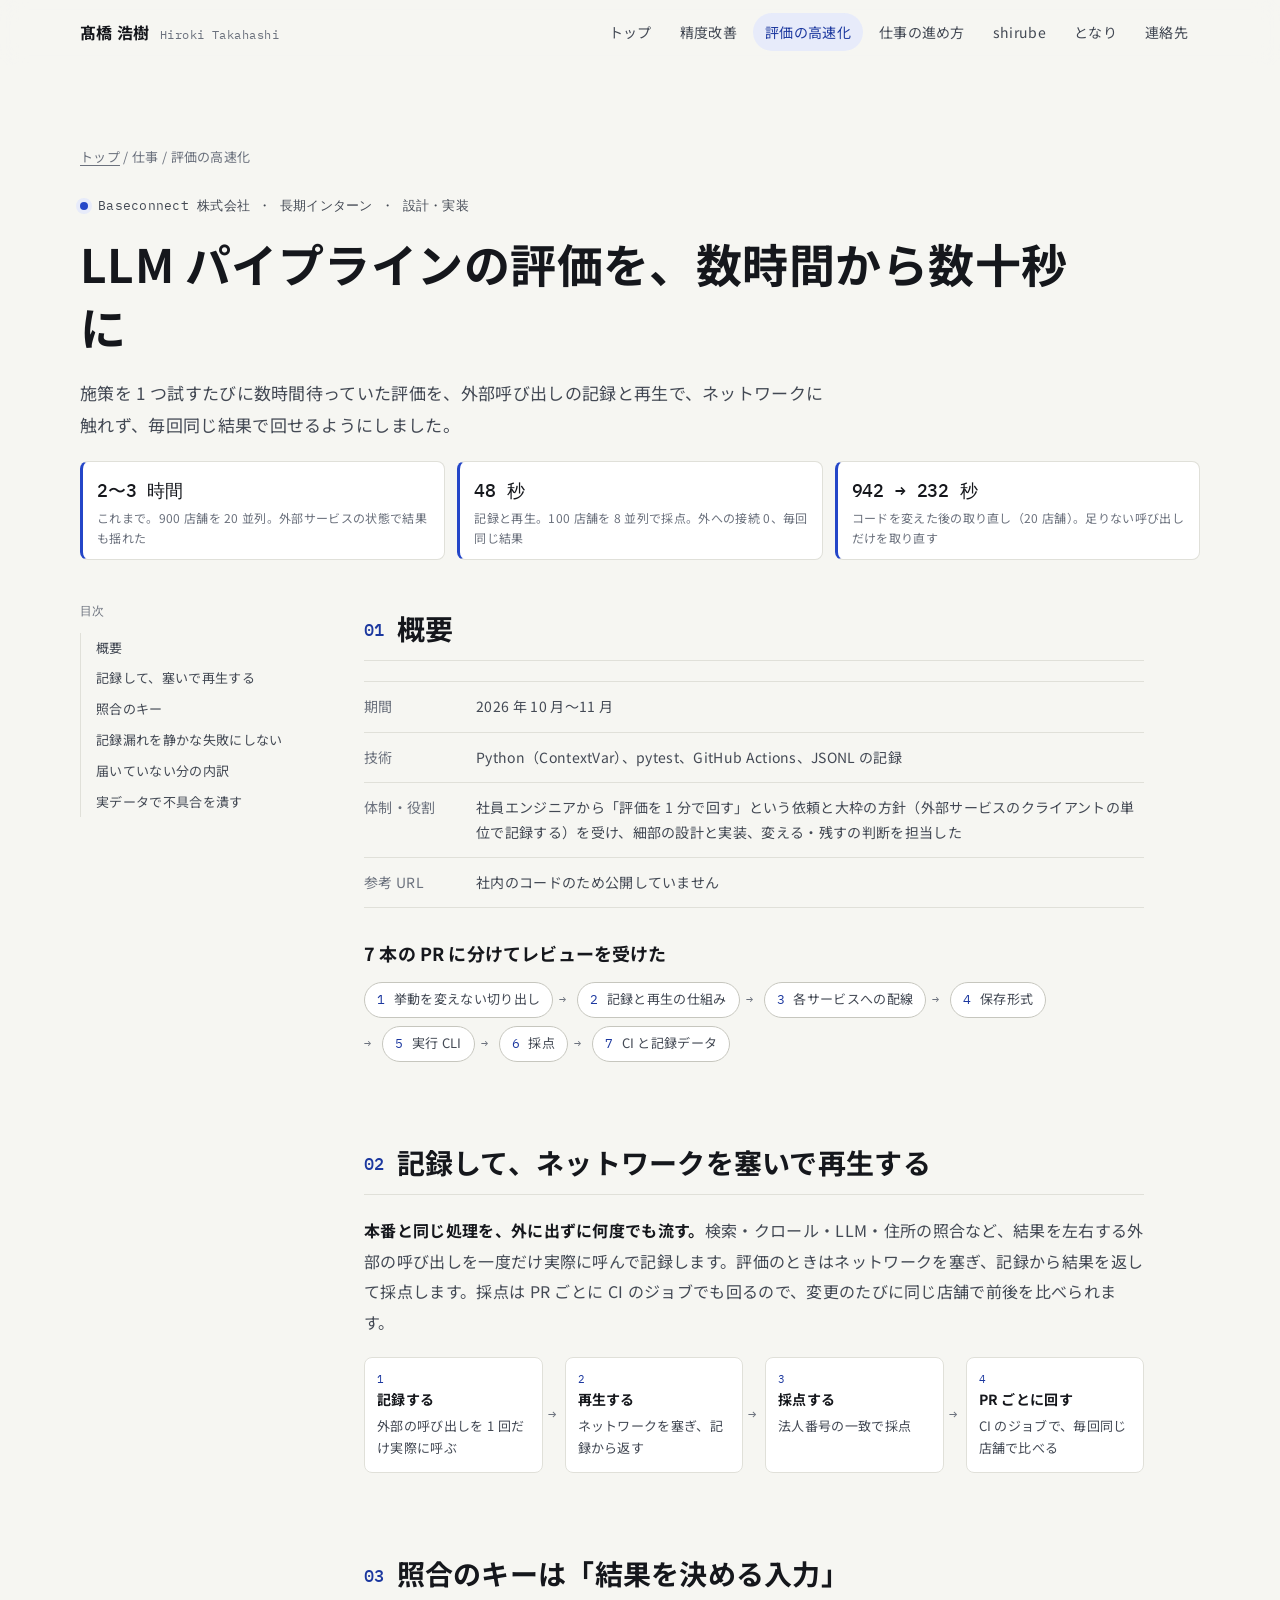
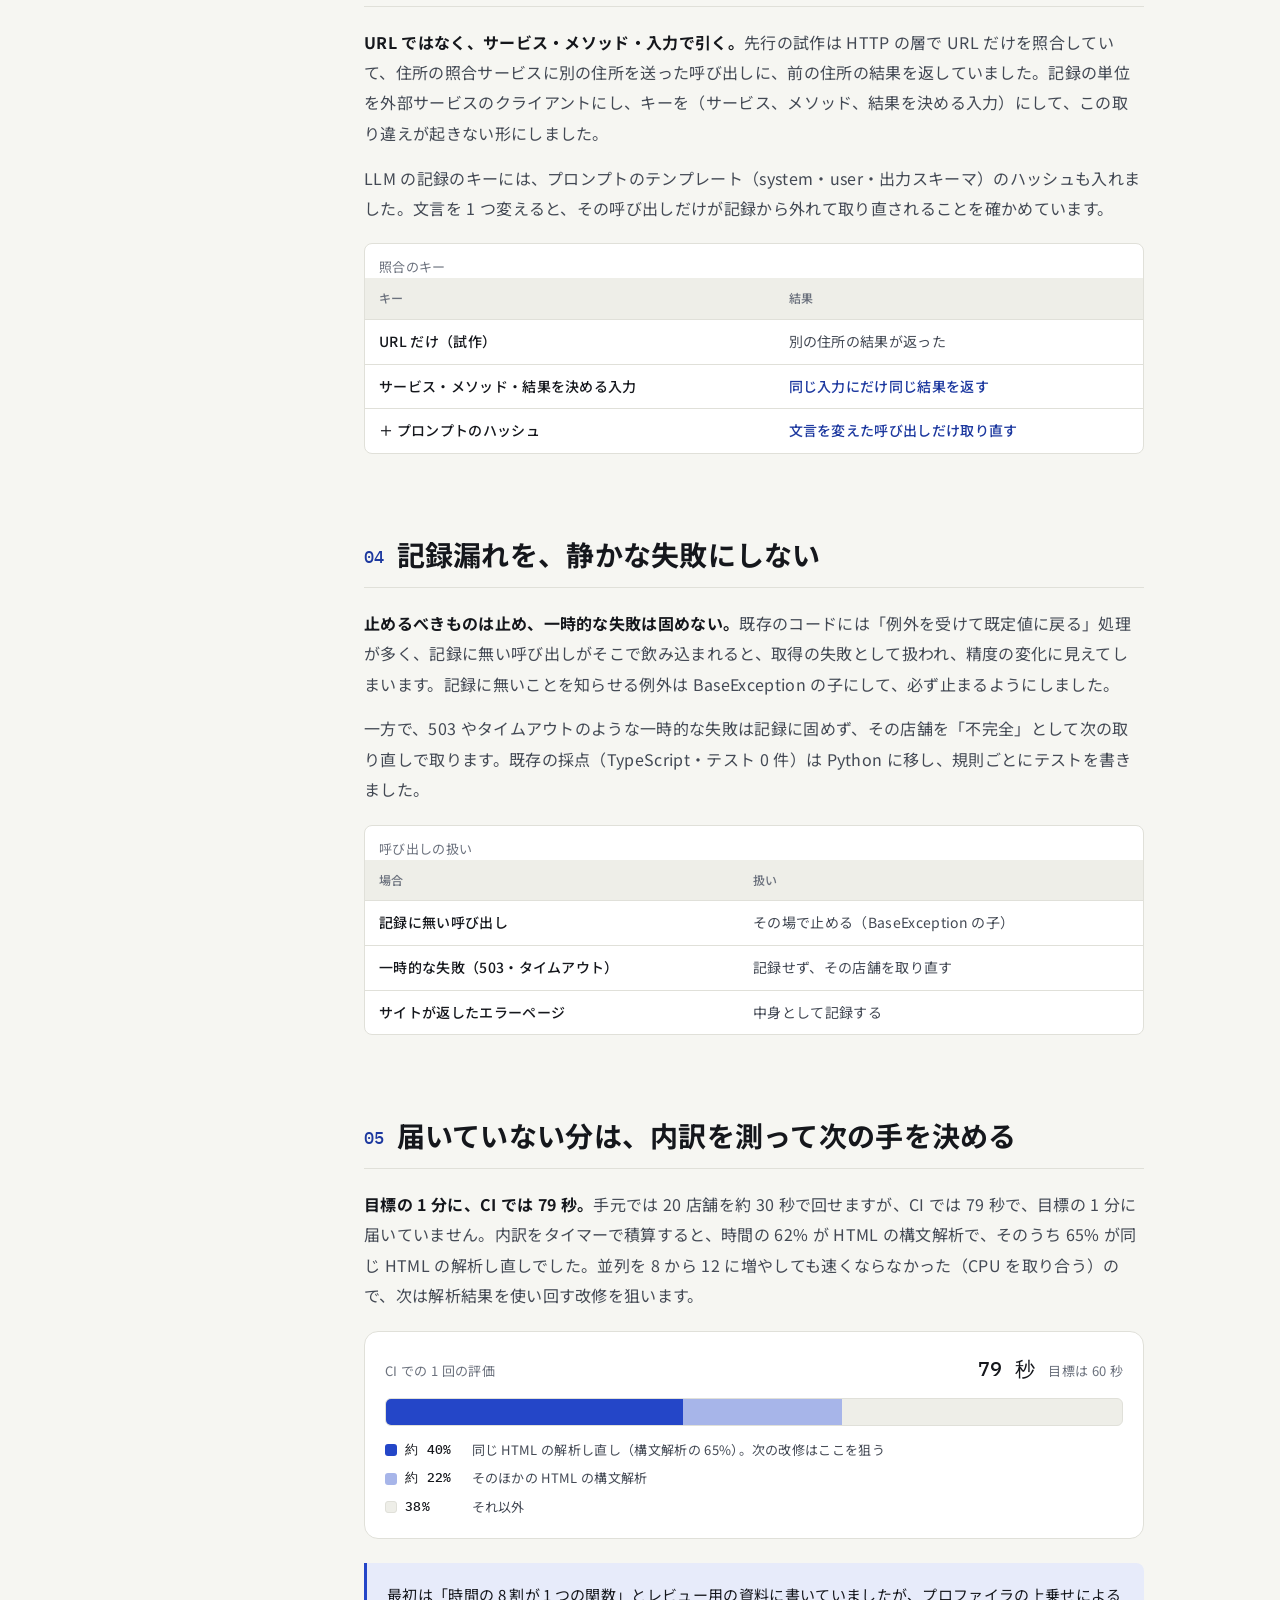
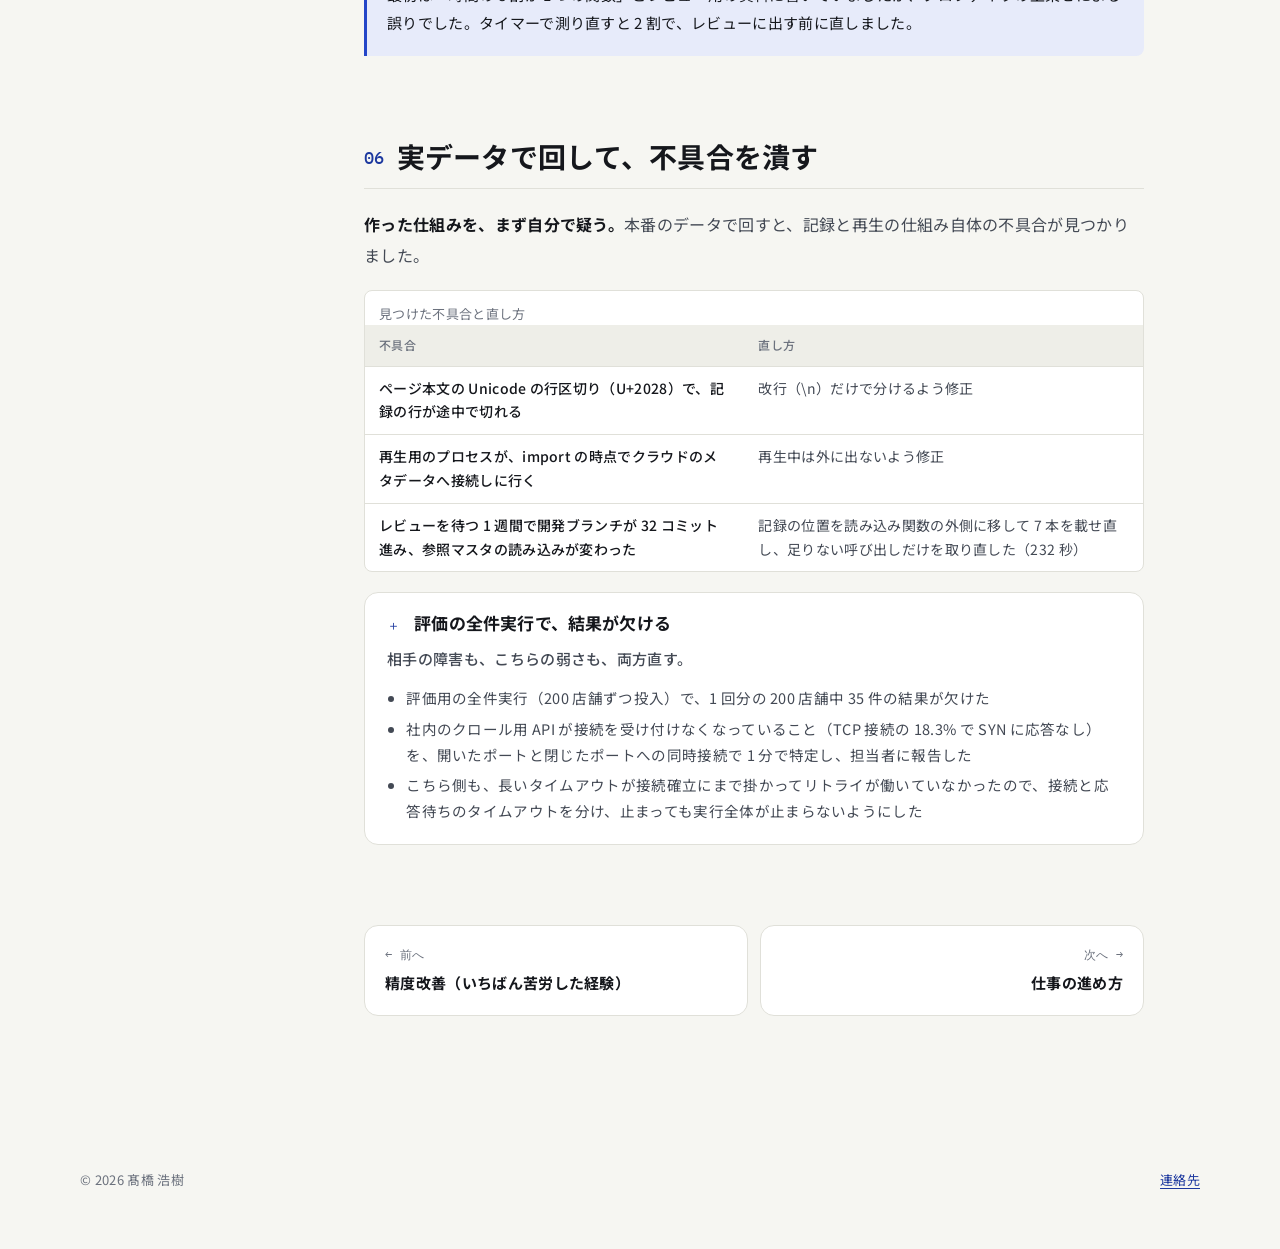
==== eval.html @ 133b6cfe "ポートフォリオサイトを追加 就職活動用のポートフォリオ。トップと、インターンの精度改善・評価の高速化・仕事の進め方、shirube、となりの詳細ページ。フレームワークを使わず HTML・CSS・Jav" ====
<!doctype html>
<html lang="ja">
<head>
  <meta charset="utf-8">
  <meta name="viewport" content="width=device-width, initial-scale=1">
  <title>評価の高速化：LLM パイプラインの評価を数時間から数十秒に | 髙橋 浩樹</title>
  <meta name="description" content="外部呼び出しの記録と再生で、施策を 1 つ試すたびに数時間かかっていた LLM パイプラインの評価を、ネットワークに触れず、毎回同じ結果で回せるようにした（100 店舗を 48 秒）。">
  <meta property="og:type" content="article">
  <meta property="og:title" content="評価の高速化 | 髙橋 浩樹">
  <meta property="og:description" content="LLM パイプラインの評価を、外部呼び出しの記録と再生で数時間から数十秒に。">
  <meta name="theme-color" content="#f6f6f2" media="(prefers-color-scheme: light)">
  <meta name="theme-color" content="#101216" media="(prefers-color-scheme: dark)">
  <link rel="icon" href="assets/favicon.svg" type="image/svg+xml">
  <link rel="preconnect" href="https://fonts.googleapis.com">
  <link rel="preconnect" href="https://fonts.gstatic.com" crossorigin>
  <link rel="stylesheet" href="https://fonts.googleapis.com/css2?family=IBM+Plex+Mono:wght@400;500&family=Noto+Sans+JP:wght@400;500;700&display=swap">
  <link rel="stylesheet" href="assets/style.css">
  <script>document.documentElement.classList.add("js")</script>
  <script src="assets/main.js" defer></script>
</head>
<body>
  <a class="skip-link" href="#main">本文へ移動</a>

  <header class="site-header">
    <div class="wrap">
      <a class="brand" href="index.html">髙橋 浩樹 <small>Hiroki Takahashi</small></a>
      <nav class="site-nav" aria-label="サイト内の移動">
        <ul>
          <li><a href="index.html">トップ</a></li>
          <li><a href="work.html">精度改善</a></li>
          <li><a href="eval.html" aria-current="page">評価の高速化</a></li>
          <li><a href="workstyle.html">仕事の進め方</a></li>
          <li><a href="shirube.html">shirube</a></li>
          <li><a href="tonari.html">となり</a></li>
          <li><a href="index.html#contact">連絡先</a></li>
        </ul>
      </nav>
    </div>
  </header>

  <main id="main">
    <div class="wrap">
      <div class="doc-hero">
        <p class="crumbs"><a href="index.html">トップ</a> / 仕事 / 評価の高速化</p>
        <p class="eyebrow">Baseconnect 株式会社 ・ 長期インターン ・ 設計・実装</p>
        <h1>LLM パイプラインの評価を、数時間から数十秒に</h1>
        <p class="lead">施策を 1 つ試すたびに数時間待っていた評価を、外部呼び出しの記録と再生で、ネットワークに触れず、毎回同じ結果で回せるようにしました。</p>
        <div class="stat-row">
          <div class="mini-stat"><b>2〜3 時間</b><span>これまで。900 店舗を 20 並列。外部サービスの状態で結果も揺れた</span></div>
          <div class="mini-stat"><b>48 秒</b><span>記録と再生。100 店舗を 8 並列で採点。外への接続 0、毎回同じ結果</span></div>
          <div class="mini-stat"><b>942 → 232 秒</b><span>コードを変えた後の取り直し（20 店舗）。足りない呼び出しだけを取り直す</span></div>
        </div>
      </div>

      <div class="doc-layout">
        <nav class="toc" aria-label="このページの目次" data-spy>
          <p>目次</p>
          <ol>
            <li><a href="#overview">概要</a></li>
            <li><a href="#replay">記録して、塞いで再生する</a></li>
            <li><a href="#key">照合のキー</a></li>
            <li><a href="#missing">記録漏れを静かな失敗にしない</a></li>
            <li><a href="#breakdown">届いていない分の内訳</a></li>
            <li><a href="#bugs">実データで不具合を潰す</a></li>
          </ol>
        </nav>

        <article class="doc">
          <section id="overview" aria-labelledby="h-overview">
            <h2 id="h-overview"><span class="idx">01</span>概要</h2>
            <dl class="facts">
              <dt>期間</dt>
              <dd>2026 年 10 月〜11 月</dd>
              <dt>技術</dt>
              <dd>Python（ContextVar）、pytest、GitHub Actions、JSONL の記録</dd>
              <dt>体制・役割</dt>
              <dd>社員エンジニアから「評価を 1 分で回す」という依頼と大枠の方針（外部サービスのクライアントの単位で記録する）を受け、細部の設計と実装、変える・残すの判断を担当した</dd>
              <dt>参考 URL</dt>
              <dd>社内のコードのため公開していません</dd>
            </dl>
            <h3>7 本の PR に分けてレビューを受けた</h3>
            <ol class="steps-inline" aria-label="PR の分け方">
              <li>挙動を変えない切り出し</li>
              <li>記録と再生の仕組み</li>
              <li>各サービスへの配線</li>
              <li>保存形式</li>
              <li>実行 CLI</li>
              <li>採点</li>
              <li>CI と記録データ</li>
            </ol>
          </section>

          <section id="replay" aria-labelledby="h-replay">
            <h2 id="h-replay"><span class="idx">02</span>記録して、ネットワークを塞いで再生する</h2>
            <p><strong>本番と同じ処理を、外に出ずに何度でも流す。</strong>検索・クロール・LLM・住所の照合など、結果を左右する外部の呼び出しを一度だけ実際に呼んで記録します。評価のときはネットワークを塞ぎ、記録から結果を返して採点します。採点は PR ごとに CI のジョブでも回るので、変更のたびに同じ店舗で前後を比べられます。</p>
            <ol class="flow" style="--n:4" aria-label="評価の流れ">
              <li><b>記録する</b>外部の呼び出しを 1 回だけ実際に呼ぶ</li>
              <li><b>再生する</b>ネットワークを塞ぎ、記録から返す</li>
              <li><b>採点する</b>法人番号の一致で採点</li>
              <li><b>PR ごとに回す</b>CI のジョブで、毎回同じ店舗で比べる</li>
            </ol>
          </section>

          <section id="key" aria-labelledby="h-key">
            <h2 id="h-key"><span class="idx">03</span>照合のキーは「結果を決める入力」</h2>
            <p><strong>URL ではなく、サービス・メソッド・入力で引く。</strong>先行の試作は HTTP の層で URL だけを照合していて、住所の照合サービスに別の住所を送った呼び出しに、前の住所の結果を返していました。記録の単位を外部サービスのクライアントにし、キーを（サービス、メソッド、結果を決める入力）にして、この取り違えが起きない形にしました。</p>
            <p>LLM の記録のキーには、プロンプトのテンプレート（system・user・出力スキーマ）のハッシュも入れました。文言を 1 つ変えると、その呼び出しだけが記録から外れて取り直されることを確かめています。</p>
            <div class="table-wrap">
              <table>
                <caption>照合のキー</caption>
                <thead><tr><th scope="col">キー</th><th scope="col">結果</th></tr></thead>
                <tbody>
                  <tr><th scope="row">URL だけ（試作）</th><td>別の住所の結果が返った</td></tr>
                  <tr><th scope="row">サービス・メソッド・結果を決める入力</th><td class="good">同じ入力にだけ同じ結果を返す</td></tr>
                  <tr><th scope="row">＋ プロンプトのハッシュ</th><td class="good">文言を変えた呼び出しだけ取り直す</td></tr>
                </tbody>
              </table>
            </div>
          </section>

          <section id="missing" aria-labelledby="h-missing">
            <h2 id="h-missing"><span class="idx">04</span>記録漏れを、静かな失敗にしない</h2>
            <p><strong>止めるべきものは止め、一時的な失敗は固めない。</strong>既存のコードには「例外を受けて既定値に戻る」処理が多く、記録に無い呼び出しがそこで飲み込まれると、取得の失敗として扱われ、精度の変化に見えてしまいます。記録に無いことを知らせる例外は BaseException の子にして、必ず止まるようにしました。</p>
            <p>一方で、503 やタイムアウトのような一時的な失敗は記録に固めず、その店舗を「不完全」として次の取り直しで取ります。既存の採点（TypeScript・テスト 0 件）は Python に移し、規則ごとにテストを書きました。</p>
            <div class="table-wrap">
              <table>
                <caption>呼び出しの扱い</caption>
                <thead><tr><th scope="col">場合</th><th scope="col">扱い</th></tr></thead>
                <tbody>
                  <tr><th scope="row">記録に無い呼び出し</th><td>その場で止める（BaseException の子）</td></tr>
                  <tr><th scope="row">一時的な失敗（503・タイムアウト）</th><td>記録せず、その店舗を取り直す</td></tr>
                  <tr><th scope="row">サイトが返したエラーページ</th><td>中身として記録する</td></tr>
                </tbody>
              </table>
            </div>
          </section>

          <section id="breakdown" aria-labelledby="h-breakdown">
            <h2 id="h-breakdown"><span class="idx">05</span>届いていない分は、内訳を測って次の手を決める</h2>
            <p><strong>目標の 1 分に、CI では 79 秒。</strong>手元では 20 店舗を約 30 秒で回せますが、CI では 79 秒で、目標の 1 分に届いていません。内訳をタイマーで積算すると、時間の 62% が HTML の構文解析で、そのうち 65% が同じ HTML の解析し直しでした。並列を 8 から 12 に増やしても速くならなかった（CPU を取り合う）ので、次は解析結果を使い回す改修を狙います。</p>
            <div class="breakdown" role="img" aria-label="CI の 79 秒の内訳。HTML の構文解析が 62%、そのうち 65%（全体の約 40%）が同じ HTML の解析し直し">
              <div class="breakdown-head"><span>CI での 1 回の評価</span><span><b>79 秒</b>　目標は 60 秒</span></div>
              <div class="breakdown-bar" aria-hidden="true">
                <span class="seg-reparse" style="width:40.3%"></span>
                <span class="seg-parse" style="width:21.7%"></span>
              </div>
              <ul class="breakdown-legend" aria-hidden="true">
                <li><i style="background:var(--accent)"></i><b>約 40%</b>同じ HTML の解析し直し（構文解析の 65%）。次の改修はここを狙う</li>
                <li><i style="background:color-mix(in srgb, var(--accent) 40%, var(--bg-elev))"></i><b>約 22%</b>そのほかの HTML の構文解析</li>
                <li><i style="background:var(--bg-sunken);border:1px solid var(--line)"></i><b>38%</b>それ以外</li>
              </ul>
            </div>
            <div class="callout">
              <p>最初は「時間の 8 割が 1 つの関数」とレビュー用の資料に書いていましたが、プロファイラの上乗せによる誤りでした。タイマーで測り直すと 2 割で、レビューに出す前に直しました。</p>
            </div>
          </section>

          <section id="bugs" aria-labelledby="h-bugs">
            <h2 id="h-bugs"><span class="idx">06</span>実データで回して、不具合を潰す</h2>
            <p><strong>作った仕組みを、まず自分で疑う。</strong>本番のデータで回すと、記録と再生の仕組み自体の不具合が見つかりました。</p>
            <div class="table-wrap">
              <table>
                <caption>見つけた不具合と直し方</caption>
                <thead><tr><th scope="col">不具合</th><th scope="col">直し方</th></tr></thead>
                <tbody>
                  <tr><th scope="row">ページ本文の Unicode の行区切り（U+2028）で、記録の行が途中で切れる</th><td>改行（\n）だけで分けるよう修正</td></tr>
                  <tr><th scope="row">再生用のプロセスが、import の時点でクラウドのメタデータへ接続しに行く</th><td>再生中は外に出ないよう修正</td></tr>
                  <tr><th scope="row">レビューを待つ 1 週間で開発ブランチが 32 コミット進み、参照マスタの読み込みが変わった</th><td>記録の位置を読み込み関数の外側に移して 7 本を載せ直し、足りない呼び出しだけを取り直した（232 秒）</td></tr>
                </tbody>
              </table>
            </div>

            <div class="case">
              <div class="case-head"><span class="idx">＋</span><h3>評価の全件実行で、結果が欠ける</h3></div>
              <p class="case-catch">相手の障害も、こちらの弱さも、両方直す。</p>
              <ul class="points">
                <li>評価用の全件実行（200 店舗ずつ投入）で、1 回分の 200 店舗中 35 件の結果が欠けた</li>
                <li>社内のクロール用 API が接続を受け付けなくなっていること（TCP 接続の 18.3% で SYN に応答なし）を、開いたポートと閉じたポートへの同時接続で 1 分で特定し、担当者に報告した</li>
                <li>こちら側も、長いタイムアウトが接続確立にまで掛かってリトライが働いていなかったので、接続と応答待ちのタイムアウトを分け、止まっても実行全体が止まらないようにした</li>
              </ul>
            </div>
          </section>

          <nav class="doc-next" aria-label="ほかのページ">
            <a href="work.html"><small>← 前へ</small><b>精度改善（いちばん苦労した経験）</b></a>
            <a class="is-next" href="workstyle.html"><small>次へ →</small><b>仕事の進め方</b></a>
          </nav>
        </article>
      </div>
    </div>
  </main>

  <footer class="site-footer">
    <div class="wrap">
      <p>© 2026 髙橋 浩樹</p>
      <p><a href="index.html#contact">連絡先</a></p>
    </div>
  </footer>
</body>
</html>
---- assets/style.css ----
/* ============================================================
   髙橋 浩樹 ポートフォリオ
   色・余白・文字はすべてここのトークンから使う
   ============================================================ */

:root {
  --bg: #f6f6f2;
  --bg-elev: #ffffff;
  --bg-sunken: #eeeee8;
  --ink: #15171c;
  --ink-2: #434954;
  --ink-3: #6b717d;
  --line: #e0e0d9;
  --line-strong: #c6c6be;
  --accent: #2446c8;
  --accent-ink: #1c389f;
  --accent-soft: #e7ebfa;
  --before: #c5c8cf;
  --grid: rgba(21, 23, 28, 0.045);
  --shadow: 0 1px 2px rgba(21, 23, 28, 0.04), 0 8px 24px rgba(21, 23, 28, 0.06);

  --font-sans: "Noto Sans JP", "Hiragino Sans", "Hiragino Kaku Gothic ProN", "Yu Gothic UI", Meiryo, sans-serif;
  --font-mono: "IBM Plex Mono", ui-monospace, "SFMono-Regular", Menlo, monospace;

  --wrap: 1120px;
  --gutter: clamp(16px, 4vw, 40px);
  --radius: 14px;
  --radius-sm: 8px;
  color-scheme: light;
}

@media (prefers-color-scheme: dark) {
  :root:not([data-theme="light"]) {
    --bg: #101216;
    --bg-elev: #181b21;
    --bg-sunken: #0c0e11;
    --ink: #eceef2;
    --ink-2: #b9bfca;
    --ink-3: #8b919d;
    --line: #272b33;
    --line-strong: #3a3f49;
    --accent: #8fa7ff;
    --accent-ink: #b4c4ff;
    --accent-soft: #1c2440;
    --before: #474c57;
    --grid: rgba(236, 238, 242, 0.04);
    --shadow: 0 1px 2px rgba(0, 0, 0, 0.3), 0 8px 24px rgba(0, 0, 0, 0.3);
    color-scheme: dark;
  }
}

:root[data-theme="dark"] {
  --bg: #101216;
  --bg-elev: #181b21;
  --bg-sunken: #0c0e11;
  --ink: #eceef2;
  --ink-2: #b9bfca;
  --ink-3: #8b919d;
  --line: #272b33;
  --line-strong: #3a3f49;
  --accent: #8fa7ff;
  --accent-ink: #b4c4ff;
  --accent-soft: #1c2440;
  --before: #474c57;
  --grid: rgba(236, 238, 242, 0.04);
  --shadow: 0 1px 2px rgba(0, 0, 0, 0.3), 0 8px 24px rgba(0, 0, 0, 0.3);
  color-scheme: dark;
}

/* ---------- base ---------- */

*,
*::before,
*::after { box-sizing: border-box; }

html {
  -webkit-text-size-adjust: 100%;
  scroll-behavior: smooth;
  scroll-padding-top: 80px;
}

body {
  margin: 0;
  background: var(--bg);
  color: var(--ink);
  font-family: var(--font-sans);
  font-size: 16px;
  line-height: 1.9;
  letter-spacing: 0.02em;
  font-feature-settings: "palt" 0;
  -webkit-font-smoothing: antialiased;
  overflow-x: hidden;
}

img { max-width: 100%; height: auto; display: block; }

[hidden] { display: none !important; }

a { color: var(--accent-ink); text-underline-offset: 0.2em; text-decoration-thickness: 1px; }
a:hover { text-decoration-thickness: 2px; }

:focus-visible {
  outline: 2px solid var(--accent);
  outline-offset: 3px;
  border-radius: 4px;
}

h1, h2, h3, h4 { line-height: 1.45; margin: 0; letter-spacing: 0.01em; }
p { margin: 0; }
p + p { margin-top: 1em; }

.mono { font-family: var(--font-mono); letter-spacing: 0; }
.num { font-family: var(--font-mono); font-variant-numeric: tabular-nums; letter-spacing: -0.01em; }

.wrap {
  width: 100%;
  max-width: calc(var(--wrap) + var(--gutter) * 2);
  margin: 0 auto;
  padding: 0 var(--gutter);
}

.skip-link {
  position: absolute;
  left: 12px;
  top: -48px;
  background: var(--ink);
  color: var(--bg);
  padding: 8px 14px;
  border-radius: var(--radius-sm);
  z-index: 100;
}
.skip-link:focus { top: 12px; }

.visually-hidden {
  position: absolute !important;
  width: 1px; height: 1px;
  overflow: hidden; clip: rect(0 0 0 0);
  white-space: nowrap;
}

/* ---------- header ---------- */

.site-header {
  position: sticky;
  top: 0;
  z-index: 50;
  background: color-mix(in srgb, var(--bg) 82%, transparent);
  backdrop-filter: saturate(1.4) blur(12px);
  -webkit-backdrop-filter: saturate(1.4) blur(12px);
  border-bottom: 1px solid transparent;
  transition: border-color 0.2s;
}
.site-header.is-scrolled { border-bottom-color: var(--line); }

.site-header .wrap {
  display: flex;
  align-items: center;
  justify-content: space-between;
  gap: 16px;
  height: 64px;
}

.brand {
  display: flex;
  align-items: baseline;
  gap: 10px;
  color: var(--ink);
  text-decoration: none;
  font-weight: 700;
  white-space: nowrap;
}
.brand small {
  font-family: var(--font-mono);
  font-weight: 400;
  font-size: 12px;
  color: var(--ink-3);
  letter-spacing: 0.04em;
}

.site-nav ul {
  display: flex;
  gap: 4px;
  list-style: none;
  margin: 0;
  padding: 0;
}
.site-nav a {
  display: block;
  padding: 6px 12px;
  border-radius: 999px;
  color: var(--ink-2);
  font-size: 14px;
  text-decoration: none;
  white-space: nowrap;
}
.site-nav a:hover { background: var(--bg-sunken); color: var(--ink); }
.site-nav a[aria-current="true"],
.site-nav a[aria-current="page"] { color: var(--accent-ink); background: var(--accent-soft); }

@media (max-width: 860px) {
  .site-header .wrap { height: auto; flex-direction: column; align-items: stretch; gap: 0; padding-top: 10px; }
  .site-nav { margin: 0 calc(var(--gutter) * -1); overflow-x: auto; scrollbar-width: none; }
  .site-nav::-webkit-scrollbar { display: none; }
  .site-nav ul { padding: 6px var(--gutter) 10px; width: max-content; }
  .site-nav a { padding: 4px 10px; font-size: 13px; }
  html { scroll-padding-top: 110px; }
}

/* ---------- buttons / links ---------- */

.btn {
  display: inline-flex;
  align-items: center;
  gap: 8px;
  min-height: 44px;
  padding: 10px 18px;
  border-radius: 999px;
  border: 1px solid var(--line-strong);
  background: var(--bg-elev);
  color: var(--ink);
  font: inherit;
  font-size: 14px;
  font-weight: 500;
  line-height: 1.4;
  text-decoration: none;
  cursor: pointer;
  transition: border-color 0.15s, background 0.15s, transform 0.15s;
}
.btn:hover { border-color: var(--ink-3); text-decoration: none; }
.btn:active { transform: translateY(1px); }
.btn-primary { background: var(--ink); color: var(--bg); border-color: var(--ink); }
.btn-primary:hover { background: var(--accent-ink); border-color: var(--accent-ink); color: #fff; }
.btn svg { width: 16px; height: 16px; flex: none; }

.more {
  display: inline-flex;
  align-items: center;
  gap: 6px;
  font-weight: 500;
  font-size: 15px;
  text-decoration: none;
  color: var(--accent-ink);
}
.more::after {
  content: "→";
  font-family: var(--font-mono);
  transition: transform 0.15s;
}
.more:hover::after { transform: translateX(3px); }
.more:hover { text-decoration: underline; }

.ext::after {
  content: "↗";
  font-family: var(--font-mono);
  font-size: 0.85em;
  margin-left: 0.2em;
}

/* ---------- hero ---------- */

.hero {
  position: relative;
  padding: clamp(48px, 9vw, 112px) 0 clamp(48px, 7vw, 88px);
  isolation: isolate;
}
.hero::before {
  content: "";
  position: absolute;
  inset: 0;
  z-index: -1;
  background-image:
    linear-gradient(var(--grid) 1px, transparent 1px),
    linear-gradient(90deg, var(--grid) 1px, transparent 1px);
  background-size: 28px 28px;
  -webkit-mask-image: linear-gradient(to bottom, #000 30%, transparent 100%);
  mask-image: linear-gradient(to bottom, #000 30%, transparent 100%);
}

.hero-grid {
  display: grid;
  grid-template-columns: minmax(0, 1.55fr) minmax(0, 1fr);
  gap: clamp(32px, 5vw, 72px);
  align-items: start;
}

.eyebrow {
  display: inline-flex;
  align-items: center;
  gap: 10px;
  font-family: var(--font-mono);
  font-size: 13px;
  color: var(--ink-2);
  letter-spacing: 0.02em;
}
.eyebrow::before {
  content: "";
  width: 8px; height: 8px;
  border-radius: 50%;
  background: var(--accent);
  box-shadow: 0 0 0 4px var(--accent-soft);
}

.hero h1 {
  margin-top: 20px;
  font-size: clamp(36px, 6.4vw, 68px);
  font-weight: 700;
  line-height: 1.25;
  letter-spacing: 0.01em;
}
.hero h1 em {
  font-style: normal;
  color: var(--accent);
}

.hero .lead {
  margin-top: 28px;
  max-width: 36em;
  font-size: clamp(15px, 1.6vw, 17px);
  color: var(--ink-2);
}

.entry-list {
  list-style: none;
  margin: 36px 0 0;
  padding: 0;
  display: grid;
  gap: 10px;
}
.entry-list a {
  display: grid;
  grid-template-columns: 7.5em minmax(0, 1fr) auto;
  gap: 4px 16px;
  align-items: center;
  padding: 14px 18px;
  border: 1px solid var(--line);
  border-radius: var(--radius);
  background: var(--bg-elev);
  color: var(--ink);
  text-decoration: none;
  transition: border-color 0.15s, transform 0.15s, box-shadow 0.15s;
}
.entry-list a:hover { border-color: var(--accent); box-shadow: var(--shadow); transform: translateY(-1px); }
.entry-kind {
  font-family: var(--font-mono);
  font-size: 12px;
  color: var(--ink-3);
  line-height: 1.5;
}
.entry-title { font-weight: 700; font-size: 15px; line-height: 1.6; }
.entry-title span { display: block; font-weight: 400; font-size: 13px; color: var(--ink-2); }
.entry-arrow { font-family: var(--font-mono); color: var(--accent); transition: transform 0.15s; }
.entry-list a:hover .entry-arrow { transform: translateX(3px); }

@media (max-width: 560px) {
  .entry-list a { grid-template-columns: minmax(0, 1fr) auto; }
  .entry-kind { grid-column: 1 / -1; }
}

/* profile card */

.profile-card {
  position: relative;
  background: var(--bg-elev);
  border: 1px solid var(--line);
  border-radius: 20px;
  padding: 24px;
  box-shadow: var(--shadow);
}
.profile-name { font-size: 28px; font-weight: 700; line-height: 1.3; }
.profile-name rt { font-size: 11px; font-weight: 400; color: var(--ink-3); letter-spacing: 0.1em; }
.profile-roman { font-family: var(--font-mono); font-size: 12px; color: var(--ink-3); margin-top: 6px; }

.profile-facts {
  margin: 20px 0 0;
  padding: 16px 0 0;
  border-top: 1px dashed var(--line-strong);
  display: grid;
  grid-template-columns: auto minmax(0, 1fr);
  gap: 8px 16px;
  font-size: 14px;
  line-height: 1.65;
}
.profile-facts dt { color: var(--ink-3); font-size: 12px; padding-top: 2px; white-space: nowrap; }
.profile-facts dd { margin: 0; }

.profile-actions { display: flex; flex-wrap: wrap; gap: 8px; margin-top: 20px; }

@media (max-width: 900px) {
  .hero-grid { grid-template-columns: minmax(0, 1fr); }
  .profile-card { max-width: 520px; }
}

/* ---------- sections ---------- */

.section {
  padding: clamp(64px, 9vw, 112px) 0;
  border-top: 1px solid var(--line);
}

.section-head {
  display: grid;
  grid-template-columns: minmax(0, 1fr);
  gap: 12px;
  margin-bottom: clamp(32px, 5vw, 56px);
  max-width: 760px;
}
.section-label {
  font-family: var(--font-mono);
  font-size: 13px;
  color: var(--accent-ink);
  letter-spacing: 0.04em;
}
.section-label b { font-weight: 500; color: var(--ink-3); margin-right: 10px; }
.section-title {
  font-size: clamp(26px, 3.6vw, 38px);
  font-weight: 700;
}
.section-intro { color: var(--ink-2); margin-top: 8px; }

/* ---------- metrics ---------- */

.metrics {
  display: grid;
  grid-template-columns: repeat(4, minmax(0, 1fr));
  gap: 1px;
  background: var(--line);
  border: 1px solid var(--line);
  border-radius: var(--radius);
  overflow: hidden;
}
.metric {
  background: var(--bg-elev);
  padding: 22px 22px 20px;
  display: flex;
  flex-direction: column;
  gap: 10px;
}
.metric-label { font-size: 13px; font-weight: 500; color: var(--ink-2); line-height: 1.6; min-height: 3.2em; }
@media (max-width: 520px) { .metric-label { min-height: 0; } }
.metric-value {
  display: flex;
  align-items: baseline;
  flex-wrap: wrap;
  gap: 4px 8px;
  font-family: var(--font-mono);
  font-variant-numeric: tabular-nums;
  letter-spacing: -0.02em;
  line-height: 1.2;
}
.metric-value .from { font-size: 16px; color: var(--ink-3); }
.metric-value .arrow { font-size: 14px; color: var(--ink-3); }
.metric-value strong { font-size: clamp(28px, 3vw, 34px); font-weight: 500; color: var(--ink); }
.metric-value small { font-size: 14px; color: var(--ink-2); }
.metric-note { font-size: 12px; color: var(--ink-3); line-height: 1.7; margin-top: auto; }

.meter { display: grid; gap: 4px; margin: 2px 0 4px; }
.meter span {
  display: block;
  height: 6px;
  width: calc(var(--v) * 1%);
  border-radius: 3px;
  background: var(--before);
  transform-origin: left center;
  transition: transform 0.9s cubic-bezier(0.2, 0.7, 0.2, 1);
}
.meter span.after { background: var(--accent); transition-delay: 0.15s; }
.js .meter:not(.is-visible) span { transform: scaleX(0); }

@media (max-width: 960px) {
  .metrics { grid-template-columns: repeat(2, minmax(0, 1fr)); }
}
@media (max-width: 520px) {
  .metrics { grid-template-columns: minmax(0, 1fr); }
}

/* ---------- work list ---------- */

.work-grid {
  display: grid;
  grid-template-columns: minmax(0, 1fr) minmax(0, 1.25fr);
  gap: clamp(32px, 5vw, 64px);
  margin-top: clamp(40px, 6vw, 64px);
}
.work-about p { color: var(--ink-2); }
.work-about .more { margin-top: 24px; }
.note { font-size: 13px; color: var(--ink-3); line-height: 1.75; }
.work-about .note { margin-top: 20px; }

.task-list { list-style: none; margin: 0; padding: 0; border-top: 1px solid var(--line); }
.task-list li {
  display: grid;
  grid-template-columns: 7.2em minmax(0, 1fr);
  gap: 4px 20px;
  padding: 18px 0;
  border-bottom: 1px solid var(--line);
}
.task-date { font-family: var(--font-mono); font-size: 13px; color: var(--ink-3); padding-top: 3px; }
.task-list h3 { font-size: 16px; font-weight: 700; }
.task-list h3 a { color: var(--ink); text-decoration: none; }
.task-list h3 a:hover { color: var(--accent-ink); text-decoration: underline; }
.more-list { list-style: none; margin: 24px 0 0; padding: 0; display: grid; gap: 8px; }
.task-list p { font-size: 14px; color: var(--ink-2); margin-top: 4px; line-height: 1.8; }
.tag-main {
  display: inline-block;
  font-size: 11px;
  font-weight: 500;
  padding: 1px 8px;
  margin-left: 6px;
  border-radius: 999px;
  background: var(--accent-soft);
  color: var(--accent-ink);
  vertical-align: 2px;
}

@media (max-width: 860px) {
  .work-grid { grid-template-columns: minmax(0, 1fr); }
}
@media (max-width: 520px) {
  .task-list li { grid-template-columns: minmax(0, 1fr); }
}

/* ---------- projects ---------- */

.projects { display: grid; gap: clamp(24px, 4vw, 40px); }

.project {
  display: grid;
  grid-template-columns: minmax(0, 1fr) minmax(0, 1.1fr);
  background: var(--bg-elev);
  border: 1px solid var(--line);
  border-radius: 20px;
  overflow: hidden;
}
.project-media {
  position: relative;
  background: var(--bg-sunken);
  display: flex;
  align-items: center;
  justify-content: center;
  padding: clamp(20px, 3vw, 36px);
  min-height: 320px;
  border-right: 1px solid var(--line);
}
.project-media img {
  border-radius: 10px;
  box-shadow: var(--shadow);
  border: 1px solid var(--line);
}
.project-media.is-shirube img { max-height: 520px; width: 100%; object-fit: cover; object-position: top; }
.project-media.is-phone img { width: min(240px, 70%); border-radius: 22px; border: 6px solid #1b1d22; }

.project-body { padding: clamp(24px, 3.5vw, 40px); display: flex; flex-direction: column; gap: 16px; }
.project-meta { font-family: var(--font-mono); font-size: 12px; color: var(--ink-3); display: flex; flex-wrap: wrap; gap: 4px 14px; }
.project-meta .live { color: var(--accent-ink); }
.project-meta .live::before {
  content: "";
  display: inline-block;
  width: 7px; height: 7px;
  border-radius: 50%;
  background: currentColor;
  margin-right: 6px;
  vertical-align: 1px;
}
.project h3 { font-size: clamp(24px, 3vw, 30px); font-weight: 700; line-height: 1.3; }
.project h3 small { font-size: 0.55em; font-weight: 500; color: var(--ink-3); margin-left: 8px; }
.project-catch { font-weight: 500; font-size: 16px; line-height: 1.7; }
.project-desc { font-size: 15px; color: var(--ink-2); }

.mini-stats { display: grid; grid-template-columns: repeat(auto-fit, minmax(150px, 1fr)); gap: 10px; margin: 4px 0; }
.mini-stat { border-left: 2px solid var(--accent); padding: 2px 0 2px 12px; }
.mini-stat b {
  display: block;
  font-family: var(--font-mono);
  font-weight: 500;
  font-size: 18px;
  letter-spacing: -0.01em;
  font-variant-numeric: tabular-nums;
}
.mini-stat span { display: block; font-size: 12px; color: var(--ink-3); line-height: 1.6; }

.tags { display: flex; flex-wrap: wrap; gap: 6px; list-style: none; margin: 0; padding: 0; }
.tags li {
  font-family: var(--font-mono);
  font-size: 12px;
  padding: 2px 10px;
  border: 1px solid var(--line-strong);
  border-radius: 999px;
  color: var(--ink-2);
  line-height: 1.7;
}

.link-row { display: flex; flex-wrap: wrap; gap: 8px 20px; align-items: center; margin-top: auto; padding-top: 8px; }
.link-row a:not(.btn) { font-size: 14px; }

@media (max-width: 900px) {
  .project { grid-template-columns: minmax(0, 1fr); }
  .project-media { border-right: 0; border-bottom: 1px solid var(--line); min-height: 0; }
  .project-media.is-shirube img { max-height: 360px; }
}

/* ---------- principles ---------- */

.principles {
  display: grid;
  grid-template-columns: repeat(2, minmax(0, 1fr));
  gap: 16px;
  counter-reset: pr;
}
.principle {
  counter-increment: pr;
  position: relative;
  background: var(--bg-elev);
  border: 1px solid var(--line);
  border-radius: var(--radius);
  padding: 26px 26px 24px;
}
.principle::before {
  content: counter(pr, decimal-leading-zero);
  font-family: var(--font-mono);
  font-size: 13px;
  color: var(--accent-ink);
}
.principle h3 { font-size: 19px; font-weight: 700; margin: 6px 0 12px; }
.principle p { font-size: 15px; color: var(--ink-2); }
.principle .evidence {
  margin-top: 16px;
  padding-top: 14px;
  border-top: 1px dashed var(--line-strong);
  font-size: 13px;
  color: var(--ink-3);
  line-height: 1.75;
}
.principle .evidence b { color: var(--ink-2); font-weight: 500; }

@media (max-width: 760px) {
  .principles { grid-template-columns: minmax(0, 1fr); }
}

/* AI org */

.org {
  margin-top: clamp(40px, 6vw, 64px);
  display: grid;
  grid-template-columns: minmax(0, 1fr) minmax(0, 1fr);
  gap: clamp(28px, 4vw, 56px);
  align-items: center;
  padding: clamp(24px, 4vw, 44px);
  border-radius: 20px;
  background: var(--accent-soft);
}
.org h3 { font-size: clamp(20px, 2.4vw, 26px); font-weight: 700; margin-bottom: 14px; }
.org p { font-size: 15px; color: var(--ink-2); }

.org-chart { display: grid; gap: 8px; justify-items: center; font-size: 13px; line-height: 1.55; }
.org-node {
  width: 100%;
  background: var(--bg-elev);
  border: 1px solid var(--line-strong);
  border-radius: 10px;
  padding: 10px 14px;
  text-align: center;
}
.org-node b { display: block; font-size: 14px; }
.org-node span { color: var(--ink-3); font-size: 12px; }
.org-node.is-me { border: 2px solid var(--accent); }
.org-row { display: grid; grid-template-columns: repeat(3, minmax(0, 1fr)); gap: 8px; width: 100%; }
.org-row .org-node { padding: 10px 6px; }
.org-arrow { font-family: var(--font-mono); color: var(--ink-3); line-height: 1; }
.org-loop { font-size: 12px; color: var(--ink-3); text-align: center; }

@media (max-width: 860px) {
  .org { grid-template-columns: minmax(0, 1fr); }
}

/* ---------- route timeline ---------- */

.route { list-style: none; margin: 0; padding: 0; position: relative; max-width: 820px; }
.route li:not(:last-child)::after {
  content: "";
  position: absolute;
  left: 9px;
  top: 20px;
  bottom: -6px;
  width: 3px;
  background: var(--accent);
}
.route li:has(+ .is-future)::after {
  background: repeating-linear-gradient(to bottom, var(--line-strong) 0 6px, transparent 6px 11px);
}
.route li {
  position: relative;
  display: grid;
  grid-template-columns: 6.5em minmax(0, 1fr);
  gap: 4px 20px;
  padding: 0 0 32px 44px;
}
.route li:last-child { padding-bottom: 0; }
.route li::before {
  content: "";
  position: absolute;
  left: 0;
  top: 5px;
  width: 21px;
  height: 21px;
  border-radius: 50%;
  background: var(--bg);
  border: 3px solid var(--accent);
  z-index: 1;
}
.route li.is-major::before { background: var(--accent); box-shadow: 0 0 0 4px var(--accent-soft); }
.route li.is-future::before { border-style: dashed; border-color: var(--line-strong); }
.route-date { font-family: var(--font-mono); font-size: 14px; color: var(--ink-3); padding-top: 2px; }
.route h3 { font-size: 17px; font-weight: 700; }
.route p { font-size: 14px; color: var(--ink-2); margin-top: 2px; }

@media (max-width: 560px) {
  .route li { grid-template-columns: minmax(0, 1fr); gap: 0; }
}

/* ---------- next / plans ---------- */

.next-grid {
  display: grid;
  grid-template-columns: minmax(0, 1.1fr) minmax(0, 1fr);
  gap: clamp(28px, 5vw, 64px);
  align-items: start;
}
.next-grid .statement p { font-size: clamp(15px, 1.6vw, 17px); color: var(--ink-2); }
.next-grid .statement p:first-child { color: var(--ink); font-weight: 500; }
.plan-list { list-style: none; margin: 0; padding: 0; display: grid; gap: 12px; }
.plan-list li {
  background: var(--bg-elev);
  border: 1px solid var(--line);
  border-radius: var(--radius);
  padding: 16px 18px;
  font-size: 14px;
  color: var(--ink-2);
  line-height: 1.8;
}
.plan-list b { display: block; color: var(--ink); font-size: 15px; margin-bottom: 2px; }
.plan-head { font-family: var(--font-mono); font-size: 12px; color: var(--ink-3); margin-bottom: 12px; }

@media (max-width: 860px) {
  .next-grid { grid-template-columns: minmax(0, 1fr); }
}

/* ---------- skills ---------- */

.skills {
  display: grid;
  grid-template-columns: repeat(2, minmax(0, 1fr));
  gap: 0 48px;
  margin: 0;
}
.skill {
  padding: 20px 0;
  border-top: 1px solid var(--line);
}
.skill dt { font-weight: 700; font-size: 15px; margin-bottom: 8px; }
.skill dd { margin: 0; font-size: 14px; color: var(--ink-2); line-height: 1.85; }

@media (max-width: 760px) {
  .skills { grid-template-columns: minmax(0, 1fr); }
}

/* ---------- contact ---------- */

.contact {
  display: grid;
  grid-template-columns: minmax(0, 1fr) auto;
  gap: 24px 48px;
  align-items: end;
  padding: clamp(28px, 5vw, 56px);
  border-radius: 24px;
  background: var(--ink);
  color: var(--bg);
}
.contact .section-label { color: var(--before); }
.contact h2 { font-size: clamp(26px, 4vw, 40px); font-weight: 700; margin-top: 10px; }
.contact p { margin-top: 12px; opacity: 0.8; font-size: 15px; }
.contact-links { display: flex; flex-direction: column; gap: 10px; min-width: 260px; }
.contact-links .btn { justify-content: space-between; background: transparent; color: var(--bg); border-color: color-mix(in srgb, var(--bg) 30%, transparent); }
.contact-links .btn:hover { border-color: var(--bg); background: color-mix(in srgb, var(--bg) 8%, transparent); }
.copy-status { font-size: 12px; min-height: 1.5em; opacity: 0.8; }

@media (max-width: 760px) {
  .contact { grid-template-columns: minmax(0, 1fr); }
  .contact-links { min-width: 0; }
}

/* ---------- footer ---------- */

.site-footer {
  padding: 40px 0 56px;
  font-size: 13px;
  color: var(--ink-3);
}
.site-footer .wrap { display: flex; flex-wrap: wrap; justify-content: space-between; gap: 8px 24px; }
.site-footer p { margin: 0; }

/* ============================================================
   詳細ページ
   ============================================================ */

.doc-hero { padding: clamp(40px, 7vw, 80px) 0 clamp(28px, 4vw, 40px); }
.crumbs { font-size: 13px; color: var(--ink-3); }
.crumbs a { color: var(--ink-3); }
.doc-hero .eyebrow { margin-top: 24px; }
.doc-hero h1 { margin-top: 14px; font-size: clamp(28px, 4.4vw, 46px); font-weight: 700; line-height: 1.35; max-width: 22em; }
.doc-hero .lead { margin-top: 20px; color: var(--ink-2); max-width: 44em; font-size: clamp(15px, 1.6vw, 17px); }
.doc-hero .link-row { margin-top: 24px; }

.doc-layout {
  display: grid;
  grid-template-columns: 220px minmax(0, 1fr);
  gap: clamp(32px, 5vw, 72px);
  padding-bottom: clamp(64px, 9vw, 112px);
}

.toc { position: sticky; top: 88px; align-self: start; font-size: 13px; }
.toc p { font-family: var(--font-mono); color: var(--ink-3); font-size: 12px; margin-bottom: 10px; }
.toc ol { list-style: none; margin: 0; padding: 0; border-left: 1px solid var(--line); }
.toc a {
  display: block;
  padding: 5px 0 5px 14px;
  margin-left: -1px;
  border-left: 2px solid transparent;
  color: var(--ink-2);
  text-decoration: none;
  line-height: 1.6;
}
.toc a:hover { color: var(--ink); }
.toc a[aria-current="true"] { color: var(--accent-ink); border-left-color: var(--accent); font-weight: 500; }

@media (max-width: 1000px) {
  .doc-layout { grid-template-columns: minmax(0, 1fr); }
  .toc { position: static; padding: 16px 18px; border: 1px solid var(--line); border-radius: var(--radius); background: var(--bg-elev); }
  .toc ol { border-left: 0; columns: 2; column-gap: 24px; }
  .toc a { padding-left: 0; border-left: 0; }
}
@media (max-width: 520px) {
  .toc ol { columns: 1; }
}

.doc { max-width: 780px; min-width: 0; }
.doc > section { padding-top: 8px; }
.doc > section + section { margin-top: clamp(48px, 7vw, 72px); }
.doc h2 {
  font-size: clamp(22px, 2.8vw, 28px);
  font-weight: 700;
  margin-bottom: 20px;
  padding-bottom: 12px;
  border-bottom: 1px solid var(--line);
}
.doc h2 .idx { font-family: var(--font-mono); font-weight: 500; font-size: 0.6em; color: var(--accent-ink); margin-right: 12px; vertical-align: 0.2em; }
.doc h3 { font-size: 18px; font-weight: 700; margin: 32px 0 10px; }
.doc p, .doc li { color: var(--ink-2); }
.doc p + p { margin-top: 0.9em; }
.doc .bullets { margin: 12px 0 0; padding-left: 1.3em; }
.doc ol.bullets { padding-left: 1.6em; }
.doc .bullets li + li { margin-top: 6px; }
.doc strong { color: var(--ink); font-weight: 700; }

.facts {
  display: grid;
  grid-template-columns: 8em minmax(0, 1fr);
  margin: 0;
  border-top: 1px solid var(--line);
  font-size: 14px;
}
.facts dt, .facts dd { padding: 12px 0; border-bottom: 1px solid var(--line); line-height: 1.8; }
.facts dt { color: var(--ink-3); }
.facts dd { margin: 0; color: var(--ink-2); }
@media (max-width: 520px) {
  .facts { grid-template-columns: minmax(0, 1fr); }
  .facts dt { border-bottom: 0; padding-bottom: 0; }
  .facts dd { padding-top: 2px; }
}

.flow {
  list-style: none;
  margin: 20px 0 0;
  padding: 0;
  display: grid;
  grid-template-columns: repeat(var(--n, 5), minmax(0, 1fr));
  gap: 22px;
  counter-reset: flow;
}
.flow li {
  counter-increment: flow;
  position: relative;
  background: var(--bg-elev);
  border: 1px solid var(--line);
  border-radius: var(--radius-sm);
  padding: 12px 12px 14px;
  font-size: 13px;
  line-height: 1.65;
  color: var(--ink-2);
}
.flow li::before {
  content: counter(flow);
  display: block;
  font-family: var(--font-mono);
  font-size: 11px;
  color: var(--accent-ink);
}
.flow li b { display: block; color: var(--ink); font-size: 14px; margin-bottom: 4px; }
.flow li + li::after {
  content: "→";
  position: absolute;
  left: -18px;
  top: 50%;
  transform: translateY(-50%);
  font-family: var(--font-mono);
  color: var(--ink-3);
  font-size: 14px;
}
@media (max-width: 760px) {
  .flow { grid-template-columns: minmax(0, 1fr); gap: 20px; }
  .flow li + li::after { content: "↓"; left: 50%; top: -18px; transform: translateX(-50%); }
}

.table-wrap {
  margin: 20px 0 0;
  overflow-x: auto;
  border: 1px solid var(--line);
  border-radius: var(--radius-sm);
  background: var(--bg-elev);
}
table { width: 100%; border-collapse: collapse; font-size: 14px; line-height: 1.7; }
caption { caption-side: top; text-align: left; padding: 12px 14px 0; font-size: 13px; color: var(--ink-3); }
th, td { padding: 10px 14px; text-align: left; vertical-align: top; border-bottom: 1px solid var(--line); color: var(--ink-2); }
thead th { font-size: 12px; font-weight: 500; color: var(--ink-3); background: var(--bg-sunken); white-space: nowrap; }
tbody tr:last-child th, tbody tr:last-child td { border-bottom: 0; }
tbody th { font-weight: 500; color: var(--ink); min-width: 9em; }
table.wide { min-width: 640px; }
td.n, th.n { text-align: right; font-family: var(--font-mono); font-variant-numeric: tabular-nums; white-space: nowrap; letter-spacing: -0.01em; }
td.good { color: var(--accent-ink); font-weight: 500; }
.table-note { margin-top: 10px; font-size: 13px; color: var(--ink-3); line-height: 1.75; }

.verdict { display: inline-block; font-size: 12px; padding: 0 8px; border-radius: 999px; white-space: nowrap; }
.verdict.yes { background: var(--accent-soft); color: var(--accent-ink); }
.verdict.no { background: var(--bg-sunken); color: var(--ink-3); border: 1px solid var(--line); }

.case {
  margin-top: 20px;
  border: 1px solid var(--line);
  border-radius: var(--radius);
  background: var(--bg-elev);
  overflow: hidden;
}
.case + .case { margin-top: 16px; }
.case-head { display: flex; align-items: baseline; gap: 14px; padding: 18px 22px 0; }
.case-head .idx { font-family: var(--font-mono); font-size: 13px; color: var(--accent-ink); }
.case-head h3 { margin: 0; font-size: 17px; }
.case dl { margin: 0; padding: 12px 22px 20px; display: grid; grid-template-columns: 3.5em minmax(0, 1fr); gap: 10px 14px; }
.case dt { font-size: 12px; font-weight: 500; color: var(--ink-3); padding-top: 3px; }
.case dd { margin: 0; font-size: 14.5px; color: var(--ink-2); line-height: 1.85; }
@media (max-width: 520px) {
  .case dl { grid-template-columns: minmax(0, 1fr); gap: 2px; }
  .case dd + dt { margin-top: 10px; }
}

/* shirube の処理の流れと構成（Q6 の図 2） */
.arch { margin-top: 16px; border: 1px solid var(--line); border-radius: var(--radius); background: var(--bg-elev); padding: 14px; display: grid; gap: 12px; }
.arch-row { display: grid; grid-template-columns: 5.5em minmax(0, 1fr); gap: 8px 10px; align-items: stretch; }
.arch-label { align-self: center; font-size: 13px; font-weight: 700; color: var(--ink); line-height: 1.5; }
.arch-label small { display: block; font-weight: 400; font-size: 11px; color: var(--ink-3); }
.arch-cells { list-style: none; margin: 0; padding: 0; display: grid; grid-template-columns: repeat(4, minmax(0, 1fr)); gap: 16px; }
.arch-cells li { position: relative; border: 1px solid var(--line-strong); border-radius: 8px; padding: 8px 9px; font-size: 12px; line-height: 1.6; color: var(--ink-2); background: var(--bg-elev); }
.arch-cells li b { display: block; font-size: 12.5px; color: var(--ink); margin-bottom: 2px; }
.arch-cells li.is-external { border-style: dashed; }
.arch-cells li.is-store { background: var(--bg-sunken); }
.arch-flow li + li::before { content: "→"; position: absolute; left: -14px; top: 50%; transform: translateY(-50%); font-family: var(--font-mono); font-size: 11px; color: var(--ink-3); }
.arch-note { grid-column: 2; font-size: 12px; line-height: 1.6; color: var(--ink-2); border: 1px solid var(--line-strong); border-radius: 8px; padding: 6px 10px; }
.arch-note b { color: var(--ink); }
.adrs { display: flex; flex-wrap: wrap; gap: 4px; margin-top: 6px; }
.arch-note .adrs { display: inline-flex; margin: 0 0 0 6px; vertical-align: 1px; }
.adrs a { font-family: var(--font-mono); font-size: 10.5px; line-height: 1.7; padding: 0 6px; border-radius: 4px; background: var(--accent-soft); color: var(--accent-ink); text-decoration: none; }
.adrs a:hover { text-decoration: underline; }
.arch-legend { display: flex; flex-wrap: wrap; gap: 6px 18px; font-size: 12px; color: var(--ink-3); margin: 0; }
.arch-legend span { display: inline-flex; align-items: center; gap: 6px; }
.arch-legend i { width: 18px; height: 11px; border-radius: 3px; border: 1px solid var(--line-strong); }
.arch-legend .lg-dashed { border-style: dashed; }
.arch-legend .lg-store { background: var(--bg-sunken); }
@media (max-width: 760px) {
  .arch-row { grid-template-columns: minmax(0, 1fr); }
  .arch-cells { grid-template-columns: minmax(0, 1fr); gap: 14px; }
  .arch-flow li + li::before { content: "↓"; left: 50%; top: -14px; transform: translateX(-50%); }
  .arch-note { grid-column: 1; }
  .arch-row + .arch-row { padding-top: 10px; border-top: 1px dashed var(--line); }
}

/* 事例：一言 → 要点 → 詳しく読む */
.case-catch { padding: 6px 22px 0; font-weight: 500; color: var(--ink); font-size: 15px; }
.case .points { margin: 12px 0 0; padding: 0 22px 0 calc(22px + 1.2em); }
.case .points li { font-size: 14.5px; color: var(--ink-2); line-height: 1.8; }
.case .points li + li { margin-top: 4px; }
.case > dl:last-child, .case > details:last-child, .case > .points:last-child { padding-bottom: 20px; }
.case details { margin: 14px 22px 0; border-top: 1px dashed var(--line-strong); }
.case details:last-child { margin-bottom: 18px; }
.case summary {
  cursor: pointer;
  list-style: none;
  padding: 12px 0 0;
  font-size: 14px;
  font-weight: 500;
  color: var(--accent-ink);
  display: inline-flex;
  align-items: center;
  gap: 6px;
}
.case summary::-webkit-details-marker { display: none; }
.case summary::after { content: "＋"; font-family: var(--font-mono); font-size: 13px; }
.case details[open] summary::after { content: "−"; }
.case summary:hover { text-decoration: underline; }
.case details dl { padding: 12px 0 4px; }

/* 横に並ぶ手順（PR の分け方など） */
.steps-inline { list-style: none; margin: 16px 0 0; padding: 0; display: flex; flex-wrap: wrap; gap: 8px 6px; align-items: center; counter-reset: si; }
.steps-inline li {
  counter-increment: si;
  font-size: 13px;
  padding: 4px 12px;
  border: 1px solid var(--line-strong);
  border-radius: 999px;
  background: var(--bg-elev);
  color: var(--ink-2);
}
.steps-inline li::before { content: counter(si) " "; font-family: var(--font-mono); color: var(--accent-ink); }
.steps-inline li + li { margin-left: 18px; position: relative; }
.steps-inline li + li::after { content: "→"; position: absolute; left: -19px; top: 50%; transform: translateY(-50%); font-family: var(--font-mono); color: var(--ink-3); font-size: 12px; }

/* 2 つを並べて比べる */
.compare { display: grid; grid-template-columns: repeat(2, minmax(0, 1fr)); gap: 12px; margin-top: 20px; }
.compare > div { background: var(--bg-elev); border: 1px solid var(--line); border-radius: var(--radius); padding: 16px 18px; }
.compare h3 { margin: 0 0 4px; font-size: 16px; }
.compare .sub { font-size: 13px; color: var(--ink-3); margin-bottom: 10px; }
.compare ul { margin: 0; padding-left: 1.2em; }
.compare li { font-size: 14px; line-height: 1.8; }
.compare li b { color: var(--ink); font-weight: 500; }
@media (max-width: 640px) { .compare { grid-template-columns: minmax(0, 1fr); } }

/* 内訳の帯グラフ */
.breakdown { margin-top: 20px; padding: 18px 20px; background: var(--bg-elev); border: 1px solid var(--line); border-radius: var(--radius); }
.breakdown-bar { display: flex; height: 28px; border-radius: 6px; overflow: hidden; background: var(--bg-sunken); border: 1px solid var(--line); }
.breakdown-bar span { display: block; height: 100%; }
.breakdown-bar .seg-reparse { background: var(--accent); }
.breakdown-bar .seg-parse { background: color-mix(in srgb, var(--accent) 40%, var(--bg-elev)); }
.breakdown-legend { list-style: none; margin: 12px 0 0; padding: 0; display: grid; gap: 4px; font-size: 13px; color: var(--ink-2); }
.breakdown-legend li { display: flex; align-items: center; gap: 8px; }
.breakdown-legend i { width: 12px; height: 12px; border-radius: 3px; flex: none; }
.breakdown-legend b { font-family: var(--font-mono); font-weight: 500; color: var(--ink); min-width: 4.5em; }
.breakdown-head { display: flex; justify-content: space-between; align-items: baseline; margin-bottom: 10px; font-size: 13px; color: var(--ink-3); }
.breakdown-head b { font-family: var(--font-mono); font-size: 20px; font-weight: 500; color: var(--ink); }

/* 分類のチップ */
.chips { list-style: none; margin: 16px 0 0; padding: 0; display: flex; flex-wrap: wrap; gap: 8px; }
.chips li { font-size: 14px; padding: 6px 14px; border-radius: var(--radius-sm); background: var(--accent-soft); color: var(--accent-ink); font-weight: 500; }

.diff-example { display: inline-flex; gap: 10px; margin-top: 14px; font-family: var(--font-mono); font-size: 15px; padding: 8px 14px; border: 1px solid var(--line); border-radius: var(--radius-sm); background: var(--bg-elev); }
.diff-example .plus { color: var(--accent-ink); }
.diff-example .minus { color: var(--ink-2); }

.callout {
  margin-top: 24px;
  padding: 18px 20px;
  border-left: 3px solid var(--accent);
  background: var(--accent-soft);
  border-radius: 0 var(--radius-sm) var(--radius-sm) 0;
  font-size: 15px;
}
.callout p { color: var(--ink); }

.figure { margin: 24px 0 0; }
.figure img { border-radius: 10px; border: 1px solid var(--line); background: var(--bg-elev); }
.figure figcaption { margin-top: 10px; font-size: 13px; color: var(--ink-3); line-height: 1.75; }
.figure-pair { display: grid; grid-template-columns: minmax(0, 2.2fr) minmax(0, 1fr); gap: 16px; align-items: start; margin-top: 24px; }
.figure-pair .figure { margin: 0; }
@media (max-width: 640px) {
  .figure-pair { grid-template-columns: minmax(0, 1fr); }
  .figure-pair .figure.is-phone img { max-width: 260px; }
}

.stat-row { display: grid; grid-template-columns: repeat(auto-fit, minmax(170px, 1fr)); gap: 12px; margin-top: 20px; }
.stat-row .mini-stat { background: var(--bg-elev); border: 1px solid var(--line); border-left: 3px solid var(--accent); border-radius: var(--radius-sm); padding: 12px 14px; }

.doc-next {
  margin-top: clamp(56px, 8vw, 80px);
  display: grid;
  grid-template-columns: repeat(2, minmax(0, 1fr));
  gap: 12px;
}
.doc-next a {
  display: block;
  padding: 18px 20px;
  border: 1px solid var(--line);
  border-radius: var(--radius);
  background: var(--bg-elev);
  text-decoration: none;
  color: var(--ink);
  transition: border-color 0.15s;
}
.doc-next a:hover { border-color: var(--accent); }
.doc-next small { display: block; font-family: var(--font-mono); font-size: 12px; color: var(--ink-3); }
.doc-next b { font-size: 15px; }
.doc-next a.is-next { text-align: right; }
@media (max-width: 560px) {
  .doc-next { grid-template-columns: minmax(0, 1fr); }
}

/* ---------- reveal ---------- */

.js .reveal { opacity: 0; transform: translateY(14px); transition: opacity 0.7s ease, transform 0.7s cubic-bezier(0.2, 0.7, 0.2, 1); }
.js .reveal.is-visible { opacity: 1; transform: none; }

@media (prefers-reduced-motion: reduce) {
  html { scroll-behavior: auto; }
  .js .reveal { opacity: 1; transform: none; transition: none; }
  .meter span { transition: none; }
  .js .meter:not(.is-visible) span { transform: none; }
  * { transition-duration: 0s !important; }
}

@media print {
  .site-header, .toc, .doc-next, .skip-link { display: none !important; }
  body { background: #fff; color: #000; }
  .js .reveal { opacity: 1; transform: none; }
  .js .meter:not(.is-visible) span { transform: none; }
  .section, .project, .case { break-inside: avoid; }
}
td.aim { min-width: 7.5em; }
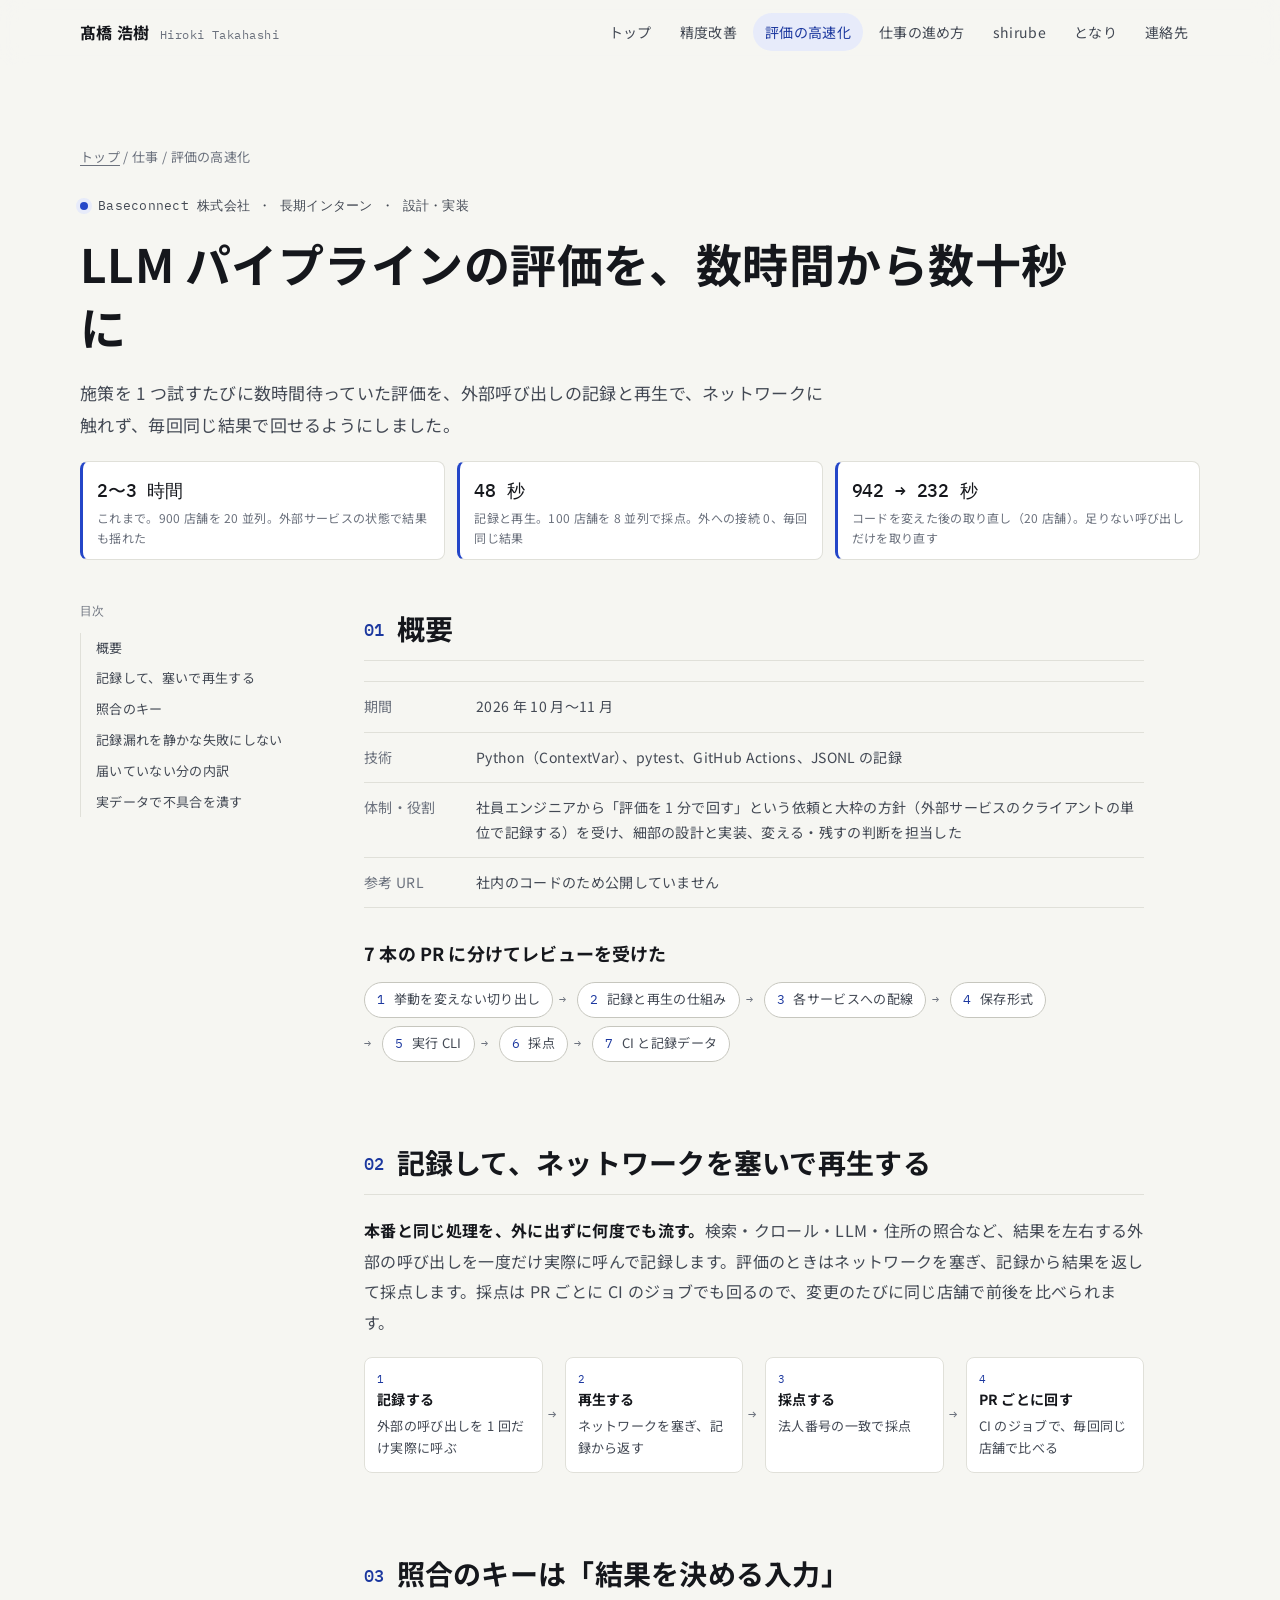
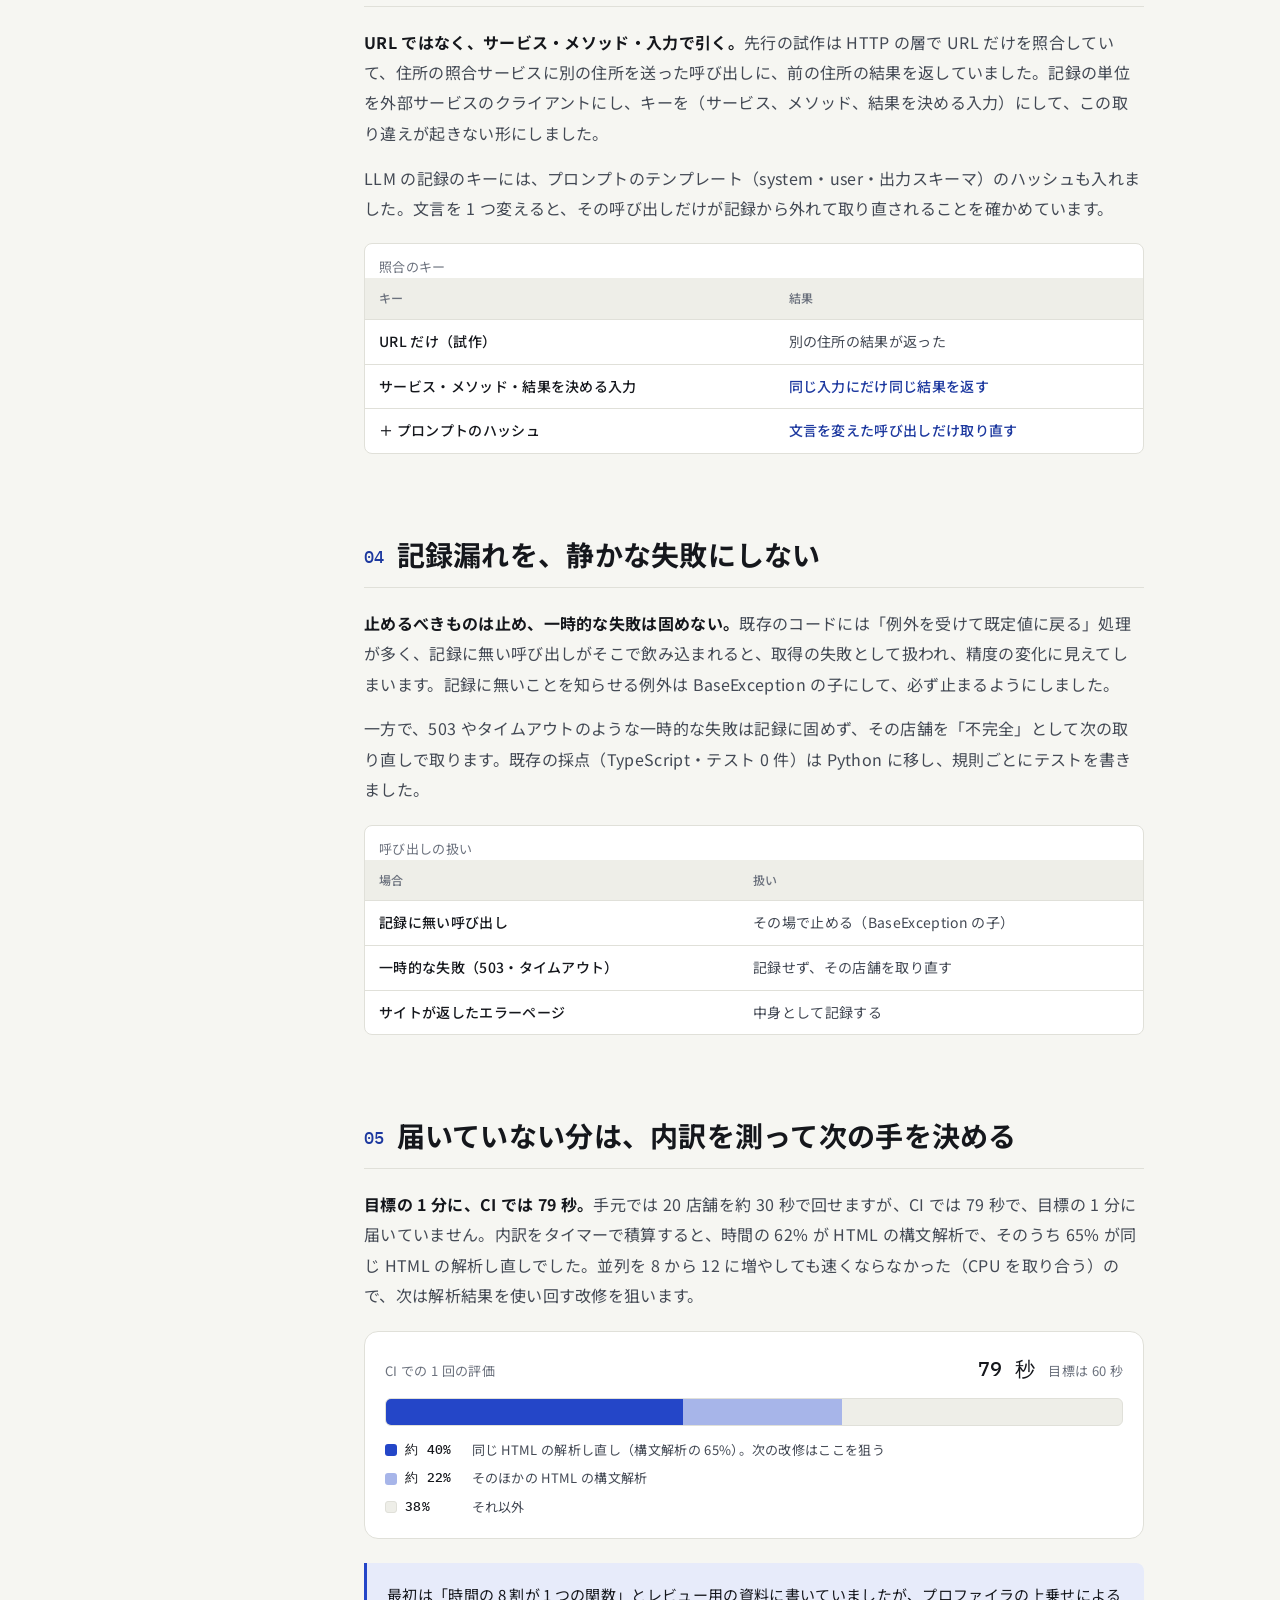
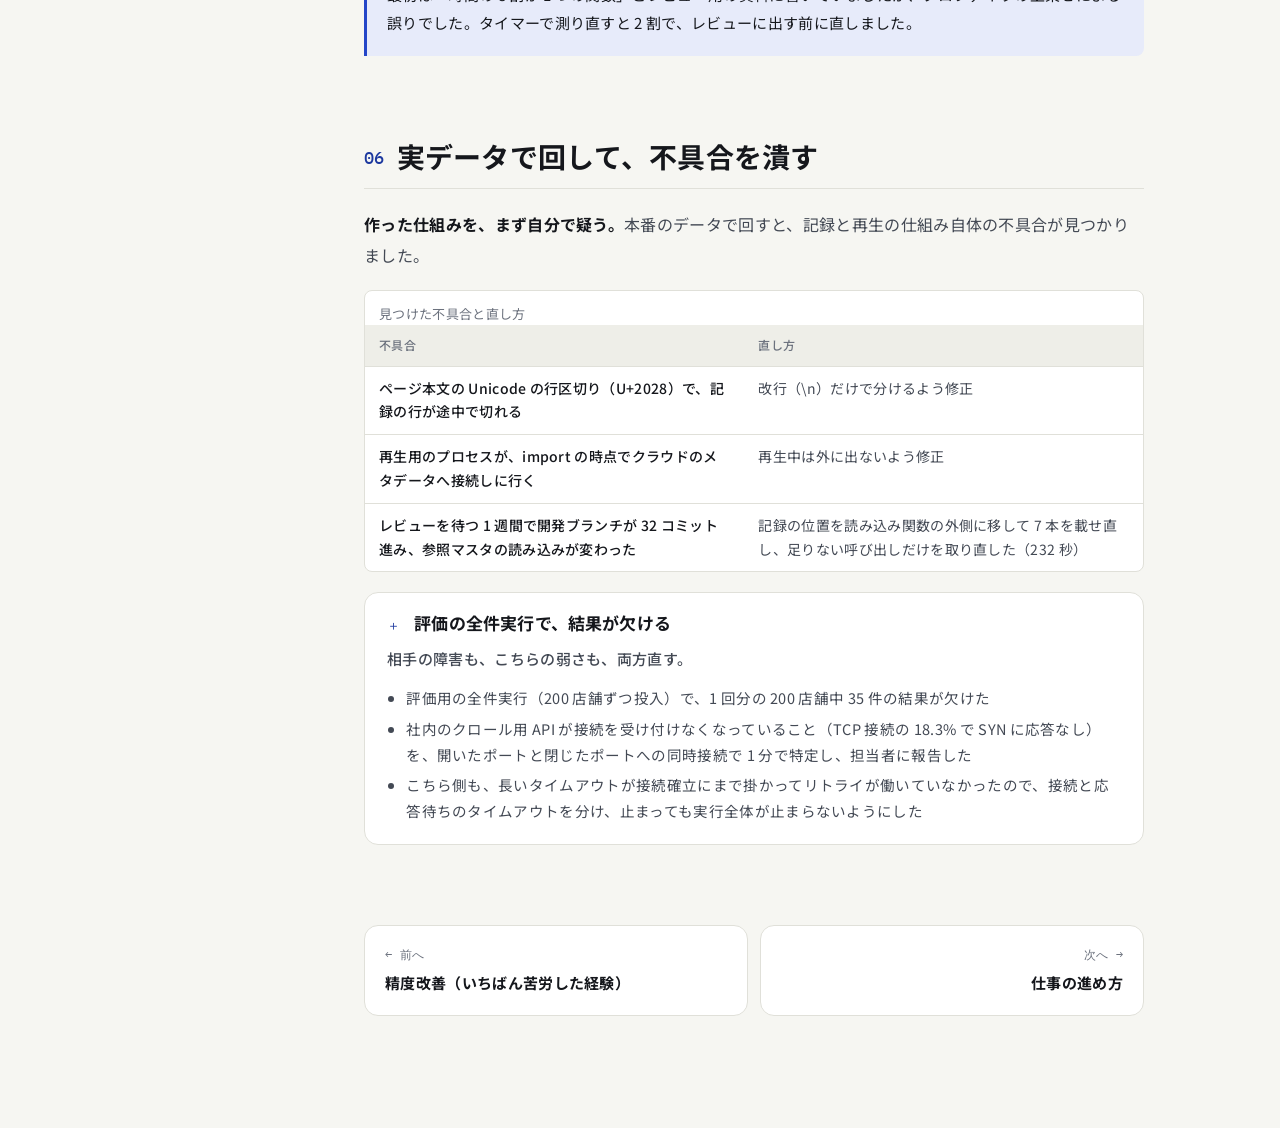
==== commit d2b81e7c: "トップを簡素にし、数字は各ページへ移す - 自己紹介の一文と肩書き、「これから」の節、フッターを外した - 仕事の一覧の日付と、作品カードの数字を外した。数字は shirube・となりのページ冒頭に移" ====
--- a/eval.html
+++ b/eval.html
@@ -190,11 +190,5 @@
     </div>
   </main>
 
-  <footer class="site-footer">
-    <div class="wrap">
-      <p>© 2026 髙橋 浩樹</p>
-      <p><a href="index.html#contact">連絡先</a></p>
-    </div>
-  </footer>
 </body>
 </html>
--- a/assets/style.css
+++ b/assets/style.css
@@ -488,13 +488,9 @@
 
 .task-list { list-style: none; margin: 0; padding: 0; border-top: 1px solid var(--line); }
 .task-list li {
-  display: grid;
-  grid-template-columns: 7.2em minmax(0, 1fr);
-  gap: 4px 20px;
   padding: 18px 0;
   border-bottom: 1px solid var(--line);
 }
-.task-date { font-family: var(--font-mono); font-size: 13px; color: var(--ink-3); padding-top: 3px; }
 .task-list h3 { font-size: 16px; font-weight: 700; }
 .task-list h3 a { color: var(--ink); text-decoration: none; }
 .task-list h3 a:hover { color: var(--accent-ink); text-decoration: underline; }
@@ -515,9 +511,6 @@
 @media (max-width: 860px) {
   .work-grid { grid-template-columns: minmax(0, 1fr); }
 }
-@media (max-width: 520px) {
-  .task-list li { grid-template-columns: minmax(0, 1fr); }
-}
 
 /* ---------- projects ---------- */
 
@@ -717,33 +710,6 @@
   .route li { grid-template-columns: minmax(0, 1fr); gap: 0; }
 }
 
-/* ---------- next / plans ---------- */
-
-.next-grid {
-  display: grid;
-  grid-template-columns: minmax(0, 1.1fr) minmax(0, 1fr);
-  gap: clamp(28px, 5vw, 64px);
-  align-items: start;
-}
-.next-grid .statement p { font-size: clamp(15px, 1.6vw, 17px); color: var(--ink-2); }
-.next-grid .statement p:first-child { color: var(--ink); font-weight: 500; }
-.plan-list { list-style: none; margin: 0; padding: 0; display: grid; gap: 12px; }
-.plan-list li {
-  background: var(--bg-elev);
-  border: 1px solid var(--line);
-  border-radius: var(--radius);
-  padding: 16px 18px;
-  font-size: 14px;
-  color: var(--ink-2);
-  line-height: 1.8;
-}
-.plan-list b { display: block; color: var(--ink); font-size: 15px; margin-bottom: 2px; }
-.plan-head { font-family: var(--font-mono); font-size: 12px; color: var(--ink-3); margin-bottom: 12px; }
-
-@media (max-width: 860px) {
-  .next-grid { grid-template-columns: minmax(0, 1fr); }
-}
-
 /* ---------- skills ---------- */
 
 .skills {
@@ -765,38 +731,33 @@
 
 /* ---------- contact ---------- */
 
-.contact {
-  display: grid;
-  grid-template-columns: minmax(0, 1fr) auto;
-  gap: 24px 48px;
-  align-items: end;
-  padding: clamp(28px, 5vw, 56px);
-  border-radius: 24px;
-  background: var(--ink);
-  color: var(--bg);
-}
-.contact .section-label { color: var(--before); }
-.contact h2 { font-size: clamp(26px, 4vw, 40px); font-weight: 700; margin-top: 10px; }
-.contact p { margin-top: 12px; opacity: 0.8; font-size: 15px; }
-.contact-links { display: flex; flex-direction: column; gap: 10px; min-width: 260px; }
-.contact-links .btn { justify-content: space-between; background: transparent; color: var(--bg); border-color: color-mix(in srgb, var(--bg) 30%, transparent); }
-.contact-links .btn:hover { border-color: var(--bg); background: color-mix(in srgb, var(--bg) 8%, transparent); }
-.copy-status { font-size: 12px; min-height: 1.5em; opacity: 0.8; }
-
-@media (max-width: 760px) {
-  .contact { grid-template-columns: minmax(0, 1fr); }
-  .contact-links { min-width: 0; }
-}
-
-/* ---------- footer ---------- */
-
-.site-footer {
-  padding: 40px 0 56px;
-  font-size: 13px;
-  color: var(--ink-3);
-}
-.site-footer .wrap { display: flex; flex-wrap: wrap; justify-content: space-between; gap: 8px 24px; }
-.site-footer p { margin: 0; }
+#contact .section-label { margin-bottom: 20px; font-weight: 400; }
+.contact-list { margin: 0; max-width: 640px; border-top: 1px solid var(--line); }
+.contact-list > div {
+  display: grid;
+  grid-template-columns: 6em minmax(0, 1fr);
+  gap: 4px 16px;
+  align-items: center;
+  padding: 14px 0;
+  border-bottom: 1px solid var(--line);
+}
+.contact-list dt { font-size: 13px; color: var(--ink-3); }
+.contact-list dd { margin: 0; display: flex; flex-wrap: wrap; align-items: center; gap: 6px 12px; }
+.contact-list a { font-family: var(--font-mono); font-size: 16px; letter-spacing: 0; overflow-wrap: anywhere; }
+.copy-btn {
+  font: inherit;
+  font-size: 12px;
+  line-height: 1.4;
+  min-height: 32px;
+  padding: 4px 12px;
+  border: 1px solid var(--line-strong);
+  border-radius: 999px;
+  background: transparent;
+  color: var(--ink-2);
+  cursor: pointer;
+}
+.copy-btn:hover { border-color: var(--ink-3); color: var(--ink); }
+.copy-status { font-size: 12px; color: var(--ink-3); }
 
 /* ============================================================
    詳細ページ
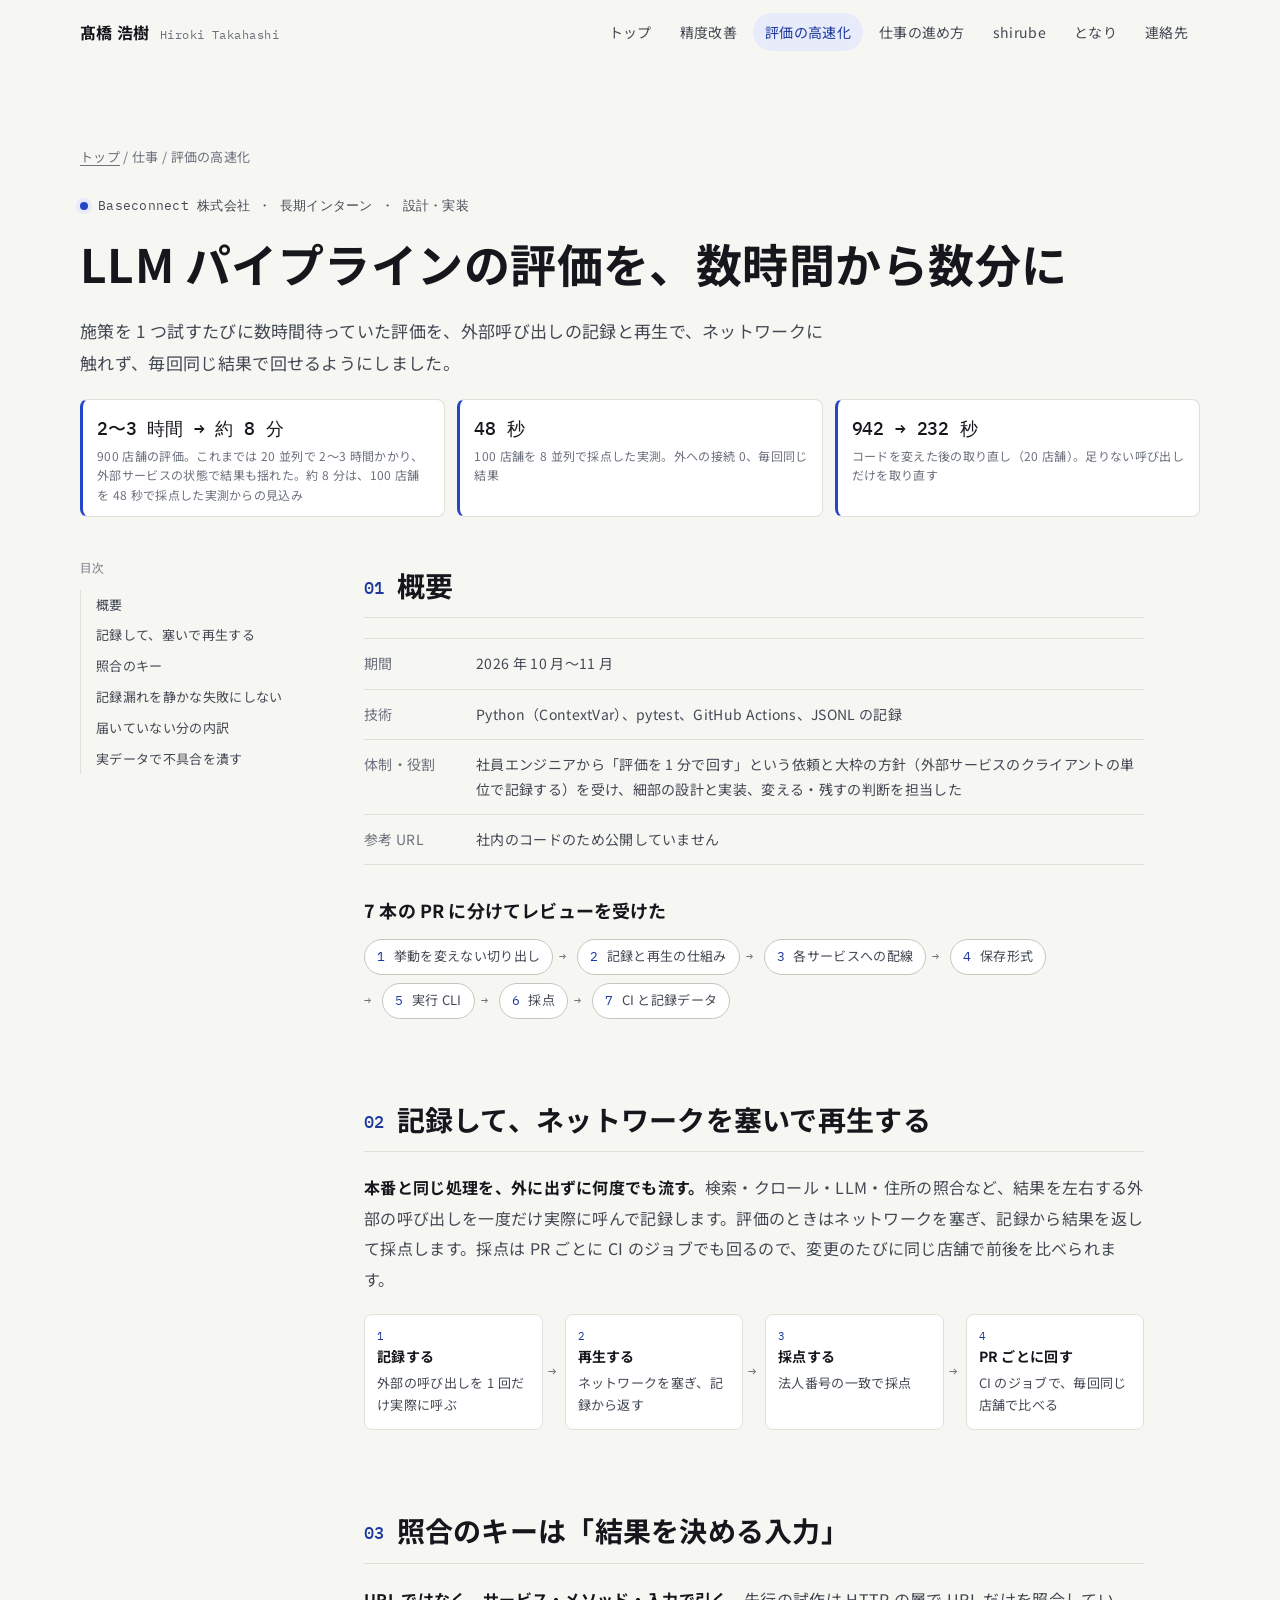
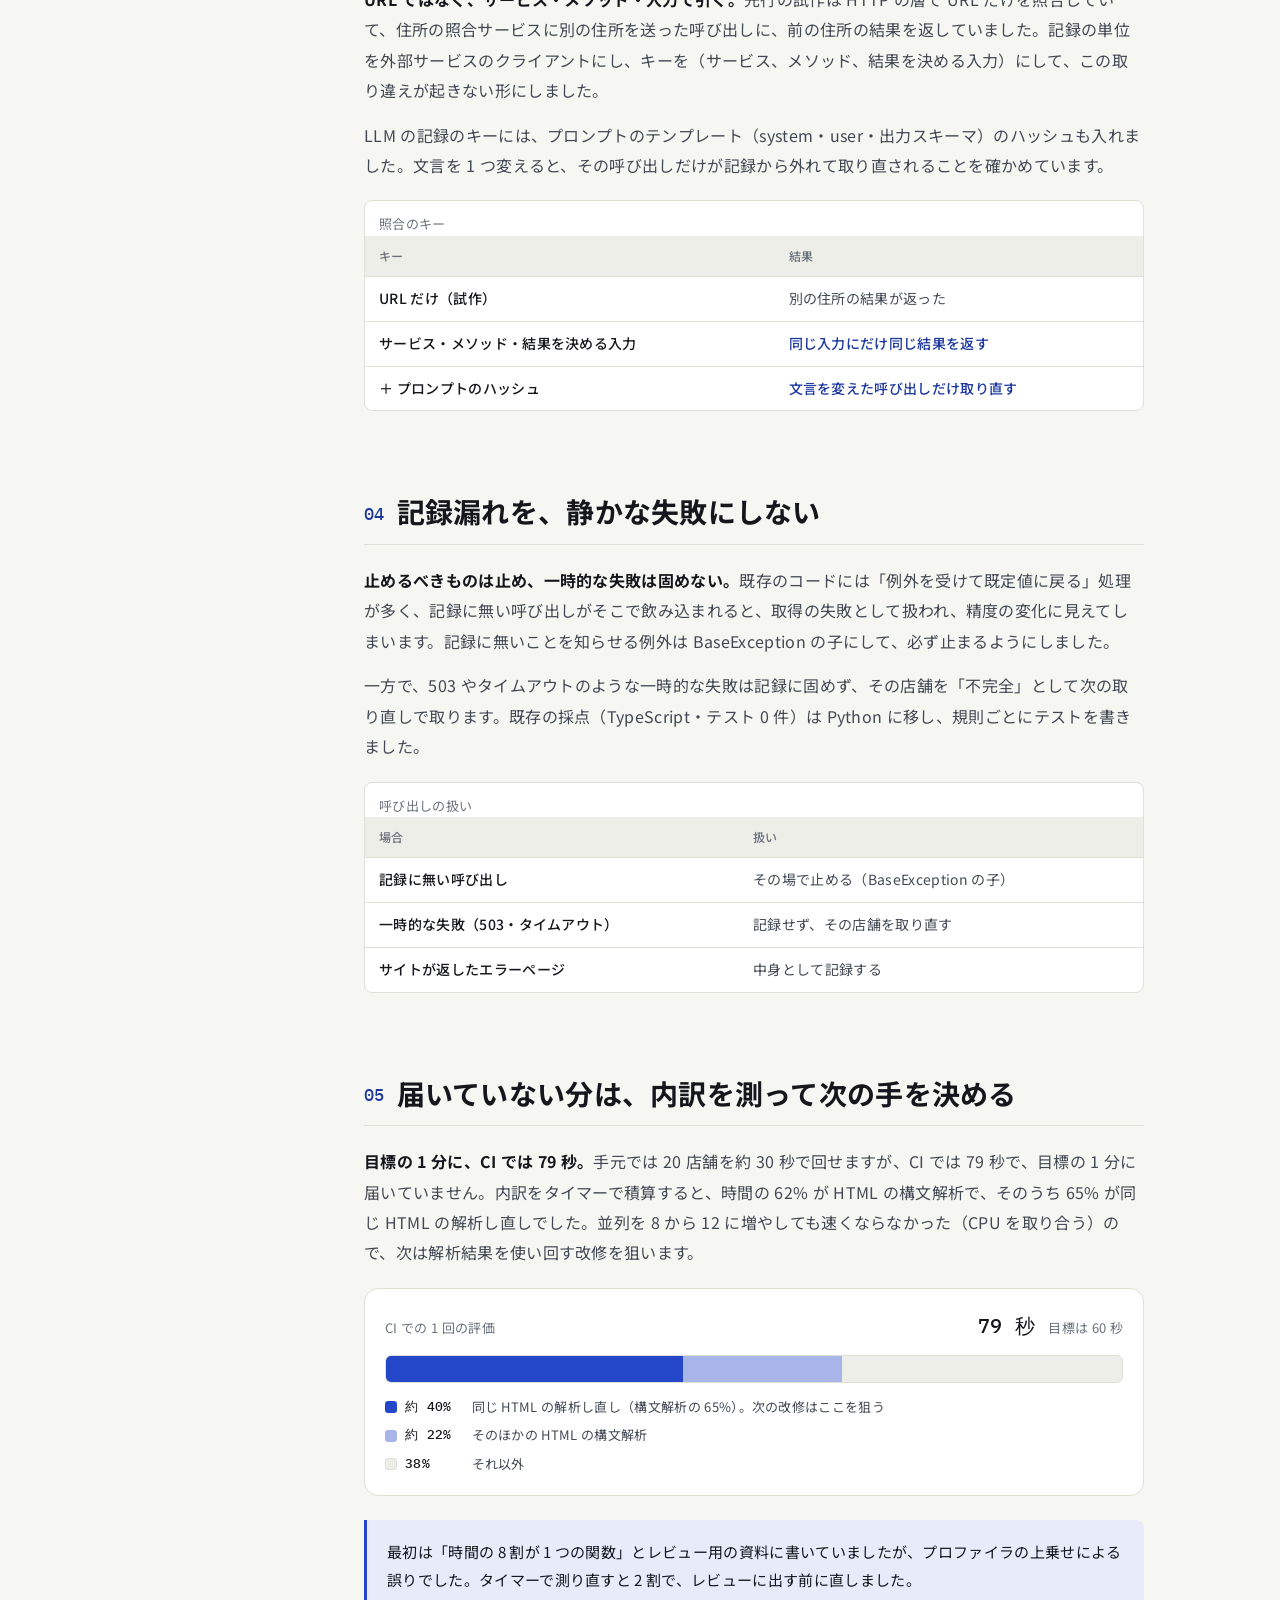
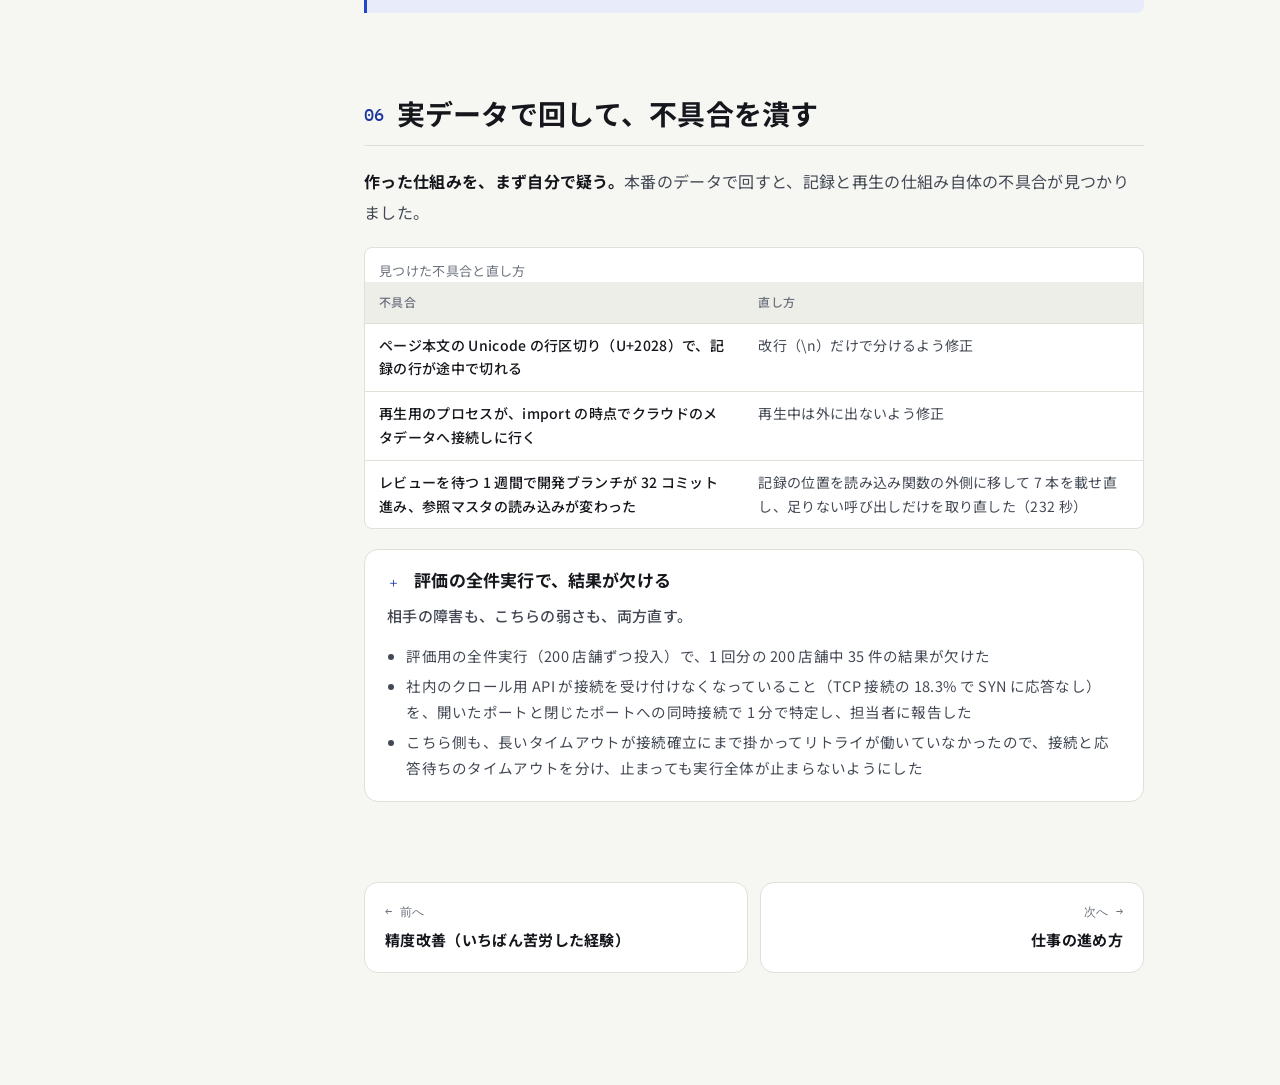
==== commit 1afdfc4c: "評価時間の比較を同じ 900 店舗にそろえ、週の稼働日数を外す 「数時間 → 48 秒」は 900 店舗と 100 店舗を並べていたので、900 店舗どうしの「2〜3 時間 → 約 8 分（見込み）」" ====
--- a/eval.html
+++ b/eval.html
@@ -3,11 +3,11 @@
 <head>
   <meta charset="utf-8">
   <meta name="viewport" content="width=device-width, initial-scale=1">
-  <title>評価の高速化：LLM パイプラインの評価を数時間から数十秒に | 髙橋 浩樹</title>
-  <meta name="description" content="外部呼び出しの記録と再生で、施策を 1 つ試すたびに数時間かかっていた LLM パイプラインの評価を、ネットワークに触れず、毎回同じ結果で回せるようにした（100 店舗を 48 秒）。">
+  <title>評価の高速化：LLM パイプラインの評価を数時間から数分に | 髙橋 浩樹</title>
+  <meta name="description" content="外部呼び出しの記録と再生で、施策を 1 つ試すたびに数時間かかっていた LLM パイプラインの評価を、ネットワークに触れず、毎回同じ結果で回せるようにした（900 店舗で 2〜3 時間 → 約 8 分の見込み。100 店舗を 48 秒で採点）。">
   <meta property="og:type" content="article">
   <meta property="og:title" content="評価の高速化 | 髙橋 浩樹">
-  <meta property="og:description" content="LLM パイプラインの評価を、外部呼び出しの記録と再生で数時間から数十秒に。">
+  <meta property="og:description" content="LLM パイプラインの評価を、外部呼び出しの記録と再生で数時間から数分に。">
   <meta name="theme-color" content="#f6f6f2" media="(prefers-color-scheme: light)">
   <meta name="theme-color" content="#101216" media="(prefers-color-scheme: dark)">
   <link rel="icon" href="assets/favicon.svg" type="image/svg+xml">
@@ -43,11 +43,11 @@
       <div class="doc-hero">
         <p class="crumbs"><a href="index.html">トップ</a> / 仕事 / 評価の高速化</p>
         <p class="eyebrow">Baseconnect 株式会社 ・ 長期インターン ・ 設計・実装</p>
-        <h1>LLM パイプラインの評価を、数時間から数十秒に</h1>
+        <h1>LLM パイプラインの評価を、数時間から数分に</h1>
         <p class="lead">施策を 1 つ試すたびに数時間待っていた評価を、外部呼び出しの記録と再生で、ネットワークに触れず、毎回同じ結果で回せるようにしました。</p>
         <div class="stat-row">
-          <div class="mini-stat"><b>2〜3 時間</b><span>これまで。900 店舗を 20 並列。外部サービスの状態で結果も揺れた</span></div>
-          <div class="mini-stat"><b>48 秒</b><span>記録と再生。100 店舗を 8 並列で採点。外への接続 0、毎回同じ結果</span></div>
+          <div class="mini-stat"><b>2〜3 時間 → 約 8 分</b><span>900 店舗の評価。これまでは 20 並列で 2〜3 時間かかり、外部サービスの状態で結果も揺れた。約 8 分は、100 店舗を 48 秒で採点した実測からの見込み</span></div>
+          <div class="mini-stat"><b>48 秒</b><span>100 店舗を 8 並列で採点した実測。外への接続 0、毎回同じ結果</span></div>
           <div class="mini-stat"><b>942 → 232 秒</b><span>コードを変えた後の取り直し（20 店舗）。足りない呼び出しだけを取り直す</span></div>
         </div>
       </div>
--- a/assets/style.css
+++ b/assets/style.css
@@ -556,6 +556,10 @@
 }
 .project h3 { font-size: clamp(24px, 3vw, 30px); font-weight: 700; line-height: 1.3; }
 .project h3 small { font-size: 0.55em; font-weight: 500; color: var(--ink-3); margin-left: 8px; }
+.project h3 a { color: var(--ink); text-decoration: none; }
+.project h3 a::after { content: "→"; font-family: var(--font-mono); font-size: 0.6em; color: var(--accent); margin-left: 10px; display: inline-block; transition: transform 0.15s; }
+.project h3 a:hover { color: var(--accent-ink); text-decoration: underline; text-decoration-thickness: 2px; }
+.project h3 a:hover::after { transform: translateX(3px); }
 .project-catch { font-weight: 500; font-size: 16px; line-height: 1.7; }
 .project-desc { font-size: 15px; color: var(--ink-2); }
 
@@ -921,6 +925,20 @@
   .case dl { grid-template-columns: minmax(0, 1fr); gap: 2px; }
   .case dd + dt { margin-top: 10px; }
 }
+
+/* 紹介動画 */
+.video-figure { margin: 32px 0 0; max-width: 960px; }
+.video-figure video {
+  display: block;
+  width: 100%;
+  height: auto;
+  aspect-ratio: 16 / 9;
+  border-radius: 12px;
+  border: 1px solid var(--line);
+  background: #f2eee5;
+  box-shadow: var(--shadow);
+}
+.video-figure figcaption { margin-top: 10px; font-size: 13px; color: var(--ink-3); line-height: 1.75; }
 
 /* shirube の処理の流れと構成（Q6 の図 2） */
 .arch { margin-top: 16px; border: 1px solid var(--line); border-radius: var(--radius); background: var(--bg-elev); padding: 14px; display: grid; gap: 12px; }
